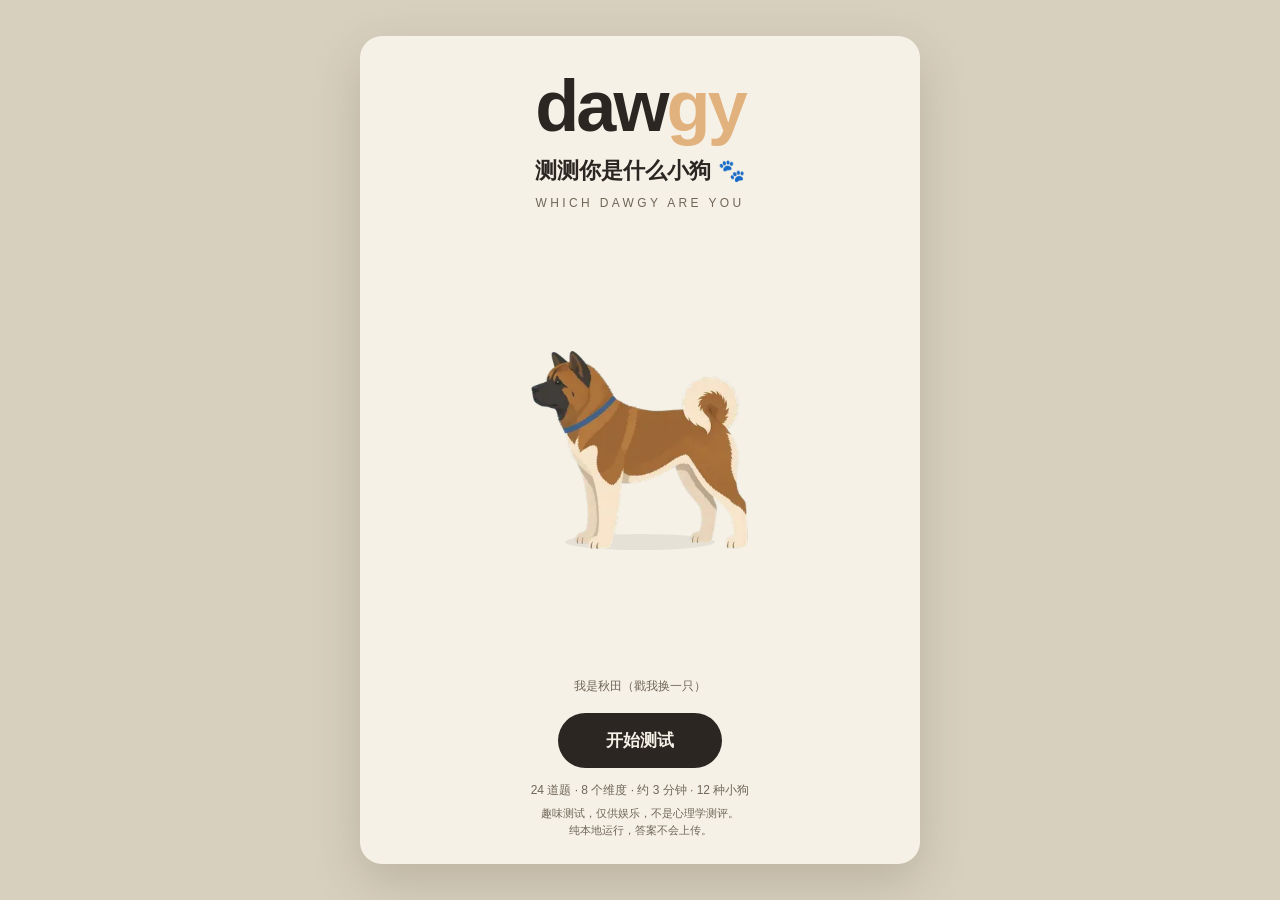
==== index.html @ 79bdea1a "dawgy: 测测你是什么小狗" ====
<!DOCTYPE html>
<html lang="zh-CN">
<head>
<meta charset="UTF-8">
<meta name="viewport" content="width=device-width, initial-scale=1, viewport-fit=cover">
<meta name="theme-color" content="#F6F1E7">
<title>dawgy · 测测你是什么小狗</title>
<meta name="description" content="24 道题、8 个维度，测出你是柴犬、哈士奇还是金毛。纯前端、离线可用。趣味测试，仅供娱乐。">
<meta property="og:type" content="website">
<meta property="og:title" content="dawgy · 测测你是什么小狗">
<meta property="og:description" content="24 道题、8 个维度、12 种小狗。趣味测试，仅供娱乐。">
<style>
:root{
  --page:#F6F1E7; --bg:#FBF8F1; --panel:#EFE8DA; --border:#DDD3C0;
  --ink:#2B2622; --ink2:#5F574A; --ink3:#6F6657;
  --accent:#2B2622; --on:#F6F1E7; --hue:#E8A55B;
  --sat:env(safe-area-inset-top,0px); --sab:env(safe-area-inset-bottom,0px); --sal:env(safe-area-inset-left,0px); --sar:env(safe-area-inset-right,0px);
}
*{margin:0;padding:0;box-sizing:border-box;-webkit-tap-highlight-color:transparent}
html,body{height:100%;overflow:hidden}
body{background:#D8D0BF;color:var(--ink);font-family:-apple-system,BlinkMacSystemFont,"PingFang SC","Hiragino Sans GB","Microsoft YaHei",sans-serif;
  display:flex;align-items:center;justify-content:center;-webkit-font-smoothing:antialiased}
.phone{position:relative;width:100%;height:100vh;height:100dvh;max-width:560px;overflow:hidden;background:var(--page)}
@media(min-width:561px){.phone{height:min(880px,92dvh);border-radius:22px;box-shadow:0 18px 50px rgba(60,45,20,.18)}body{padding:20px}}
#app{position:relative;height:100%}
.screen{position:absolute;top:0;bottom:0;left:var(--sal);right:var(--sar);display:flex;flex-direction:column;opacity:0;visibility:hidden;pointer-events:none;
  transition:opacity .45s ease,transform .45s cubic-bezier(.16,1,.3,1);overflow-y:auto;overflow-x:hidden}
.screen.active{opacity:1;visibility:visible;pointer-events:auto}
.screen:not(.active){transform:translateY(14px)}
/* cover */
#cover{padding:calc(34px + var(--sat)) 26px calc(24px + var(--sab));align-items:center;text-align:center}
.wordmark{font-size:clamp(52px,17vw,72px);font-weight:800;letter-spacing:-.04em;line-height:1}
.wordmark i{font-style:normal;color:var(--hue);transition:color .4s}
.cover-sub{margin-top:14px;font-size:22px;font-weight:600}
.cover-kicker{margin-top:10px;font-size:12px;letter-spacing:.28em;color:var(--ink3)}
.stage{width:230px;height:230px;margin:auto;cursor:pointer;position:relative;flex:0 0 auto}
.stage::before{content:"";position:absolute;left:50%;bottom:6px;width:150px;height:16px;transform:translateX(-50%);border-radius:50%;background:rgba(43,38,34,.08)}
.tapme{font-size:12px;color:var(--ink3);margin-top:6px}
.btn{appearance:none;border:0;cursor:pointer;font-family:inherit;display:inline-flex;align-items:center;justify-content:center;gap:8px;
  font-weight:600;font-size:17px;color:var(--on);background:var(--accent);padding:16px 48px;border-radius:999px;
  transition:transform .18s cubic-bezier(.16,1,.3,1),opacity .2s}
.btn:active{transform:scale(.96)}
.btn.ghost{background:var(--bg);color:var(--ink);border:1px solid var(--border)}
.btn.hue{background:var(--hue);color:#2B2622}
.hint{margin-top:14px;font-size:12px;color:var(--ink3)}
.cover-count{margin-top:6px;font-size:11px;color:var(--ink3)}
/* quiz */
#quiz{padding:calc(16px + var(--sat)) 22px calc(24px + var(--sab))}
.topbar{display:flex;align-items:center;justify-content:space-between;height:40px}
.prev-btn{appearance:none;border:1px solid var(--border);background:var(--bg);color:var(--ink);width:38px;height:38px;border-radius:50%;font-size:17px;cursor:pointer;font-family:inherit}
.prog{font-size:14px;color:var(--ink2);font-variant-numeric:tabular-nums}
.bar{height:6px;background:var(--panel);border-radius:3px;margin:10px 0 0;overflow:hidden;position:relative}
.bar i{display:block;height:100%;width:0;background:var(--hue);border-radius:3px;transition:width .4s cubic-bezier(.16,1,.3,1),background .4s}
.walker{position:relative;height:30px;margin-top:2px}
.q-card{margin-top:14px;padding:6px 2px 0}
.q-label{font-size:12px;letter-spacing:.2em;color:var(--ink3)}
.q-title{margin-top:12px;font-size:22px;line-height:1.5;font-weight:700;min-height:100px}
.opts{display:flex;flex-direction:column;gap:12px;margin-top:10px}
.opt{appearance:none;font-family:inherit;text-align:left;cursor:pointer;display:flex;gap:12px;align-items:flex-start;
  background:var(--bg);border:1.5px solid var(--border);border-radius:16px;padding:16px 16px;font-size:16px;line-height:1.55;color:var(--ink);
  transition:transform .15s,border-color .2s,background .2s;animation:rise .45s both}
.opt:nth-child(2){animation-delay:.05s}.opt:nth-child(3){animation-delay:.1s}
.opt:active{transform:scale(.985)}
.opt .dot{flex:0 0 auto;width:18px;height:18px;border-radius:50%;border:1.5px solid var(--ink3);margin-top:3px;position:relative}
.opt.pick{border-color:var(--ink);background:#fff}
.opt.pick .dot{border-color:var(--ink);background:var(--ink)}
.opt.pick .dot::after{content:"";position:absolute;left:5px;top:2px;width:5px;height:9px;border:solid #fff;border-width:0 2px 2px 0;transform:rotate(45deg)}
/* result */
#result{padding-bottom:calc(30px + var(--sab))}
.res-hero{padding:calc(26px + var(--sat)) 24px 18px;text-align:center;position:relative}
.res-dog{width:220px;height:220px;margin:0 auto}
.res-label{font-size:12px;letter-spacing:.24em;color:var(--ink2);margin-top:4px}
.res-name{font-size:44px;font-weight:800;margin-top:6px;letter-spacing:-.02em}
.res-en{font-size:12px;color:var(--ink3);letter-spacing:.14em;margin-top:2px}
.res-title{font-size:17px;color:var(--ink);font-weight:600;margin-top:10px}
.res-body{padding:0 24px}
.quote{margin-top:14px;padding:16px 18px;border-radius:16px;background:var(--bg);border:1px dashed var(--ink3);font-size:15px;font-weight:600;line-height:1.7;text-align:center}
.res-desc{margin-top:16px;font-size:15px;line-height:1.95;color:#4a423a;text-align:justify;white-space:pre-line}
.tags{display:flex;gap:8px;flex-wrap:wrap;margin-top:16px;justify-content:center}
.tag{font-size:13px;padding:6px 14px;border-radius:999px;background:var(--hue);color:#2B2622;font-weight:600}
.sub-dog{margin-top:14px;font-size:13px;color:var(--ink2);text-align:center}
.sub-dog b{color:var(--ink)}
.chart-box{margin-top:20px;background:var(--bg);border:1px solid var(--border);border-radius:16px;padding:16px 16px 6px}
.chart-title{font-size:13px;font-weight:700;margin-bottom:12px}
.dim{margin-bottom:14px}
.dim-top{display:flex;justify-content:space-between;font-size:12px;color:var(--ink2);margin-bottom:5px}
.dim-top b{color:var(--ink);font-weight:700}
.dim-track{height:8px;background:var(--panel);border-radius:4px;position:relative;overflow:hidden}
.dim-fill{height:100%;width:0;background:var(--hue);border-radius:4px;transition:width .9s cubic-bezier(.16,1,.3,1) .2s}
.warm{margin-top:12px;padding:16px 16px;text-align:center;font-size:14px;line-height:1.9;font-weight:600;color:var(--ink);background:linear-gradient(135deg,rgba(237,185,100,.22),rgba(255,255,255,.5));border-radius:16px;border:1px dashed var(--hue)}
.warm::before{content:"🐾 写给你的话";display:block;font-size:11px;font-weight:500;letter-spacing:.2em;color:var(--ink3);margin-bottom:6px}
.fact{margin-top:12px;font-size:12px;line-height:1.8;color:var(--ink3);padding:12px 14px;border-left:3px solid var(--hue);background:var(--bg);border-radius:0 12px 12px 0}
.actions{display:flex;flex-direction:column;gap:10px;margin:24px 24px 0}
.action-row{display:flex;gap:10px}.action-row .btn{flex:1;padding:15px 10px;font-size:15px}
.share-note{font-size:12px;color:var(--ink3);margin-top:12px;text-align:center}
.friend-banner{display:none;margin:calc(10px + var(--sat)) 24px 0;padding:10px 14px;border-radius:12px;background:var(--panel);font-size:13px;color:var(--ink2);text-align:center}
/* gallery */
#gallery{padding:calc(18px + var(--sat)) 22px calc(24px + var(--sab))}
.g-head{display:flex;align-items:center;gap:12px;margin-bottom:16px}
.g-back{appearance:none;border:1px solid var(--border);background:var(--bg);color:var(--ink);padding:8px 16px;border-radius:999px;cursor:pointer;font-family:inherit;font-size:14px}
.g-title{font-size:18px;font-weight:700}
.g-list{display:grid;grid-template-columns:1fr 1fr;gap:12px}
.g-card{border:1px solid var(--border);background:var(--bg);border-radius:16px;padding:10px 10px 14px;text-align:center;cursor:pointer}
.g-card .art{width:100%;aspect-ratio:1;border-radius:12px;overflow:hidden}
.g-name{font-size:16px;font-weight:700;margin-top:6px}
.g-tag{font-size:11px;color:var(--ink3);margin-top:2px}
/* modal & toast */
.modal{position:absolute;inset:0;background:rgba(30,24,16,.72);display:none;flex-direction:column;align-items:center;justify-content:center;gap:12px;z-index:20;padding:calc(20px + var(--sat)) calc(20px + var(--sar)) calc(20px + var(--sab)) calc(20px + var(--sal))}
.modal.show{display:flex}
.modal img{max-width:100%;max-height:72%;border-radius:12px;box-shadow:0 10px 40px rgba(0,0,0,.4)}
.modal p{color:#eee;font-size:13px}
.modal .row{display:flex;gap:10px}
.modal .btn{padding:12px 26px;font-size:15px}
.toast{position:absolute;left:50%;bottom:calc(40px + var(--sab));transform:translate(-50%,20px);background:rgba(43,38,34,.92);color:#fff;font-size:14px;padding:10px 18px;border-radius:999px;opacity:0;pointer-events:none;transition:.3s;z-index:30;white-space:nowrap}
.toast.show{opacity:1;transform:translate(-50%,0)}

/* ---- dawgy: 图片版 ---- */
.dog-img{display:block;width:100%;height:100%;object-fit:contain;user-select:none;-webkit-user-drag:none;transform-origin:50% 92%;animation:breathe 3.4s ease-in-out infinite}
.stage .dog-img{position:relative}
.stage.pop .dog-img{animation:pop .5s cubic-bezier(.3,1.6,.5,1)}
.res-dog .dog-img{animation:pop .7s cubic-bezier(.3,1.6,.5,1),breathe 3.4s ease-in-out .8s infinite}
.mini .dog-img,.g-card .dog-img,.walker .dog-img{animation:none}
.walker .dog-img{position:absolute;top:0;width:34px;height:30px;transition:left .4s cubic-bezier(.16,1,.3,1);transform:translateX(-50%)}
.g-card .art{display:flex;align-items:center;justify-content:center;padding:8px}
@keyframes breathe{0%,100%{transform:scale(1,1) translateY(0)}50%{transform:scale(1.025,1.045) translateY(-2px)}}
/* 关系卡片 */
.rel-title{margin-top:26px;font-size:15px;font-weight:800}
.rel-sub{font-size:12px;color:var(--ink3);margin-top:2px}
.rel{margin-top:12px;background:var(--bg);border:1px solid var(--border);border-radius:18px;padding:14px 14px 12px}
.rel-head{display:flex;align-items:center;gap:12px;cursor:pointer}
.rel-head .mini{width:62px;height:62px;flex:0 0 auto;background:var(--panel);border-radius:50%;overflow:hidden;padding:4px;display:flex;align-items:center;justify-content:center}
.rel-kind{font-size:12px;color:var(--ink3);letter-spacing:.14em}
.rel-name{font-size:19px;font-weight:800;margin-top:2px}
.rel-name small{font-size:12px;font-weight:500;color:var(--ink3);margin-left:6px}
.rel-p{margin-top:10px;font-size:14px;line-height:1.9;color:#4a423a;text-align:justify}
.rel-f,.rel-s{margin-top:8px;font-size:13px;line-height:1.8;padding:10px 12px;border-radius:12px}
.rel-f{background:var(--panel);color:#4a423a}
.rel-f b,.rel-s b{display:block;font-size:11px;letter-spacing:.14em;margin-bottom:2px;color:var(--ink3);font-weight:600}
.rel-s{background:linear-gradient(135deg,rgba(255,255,255,.7),rgba(255,255,255,.2));border:1px dashed var(--hue);font-weight:600}
.rel.love{border-color:#E9B8B0}
.rel.love .rel-kind{color:#C9736A}
.dim.compact{margin-bottom:11px}

/* ---- 评审修复：a11y / 状态 / 交互 ---- */
[hidden]{display:none!important}
button{font-family:inherit}
:focus-visible{outline:3px solid #2B2622;outline-offset:2px}
[tabindex="-1"]:focus{outline:none}
button.stage{background:none;border:0;padding:0;font:inherit;color:inherit;display:block}
.screen:not(.active) *{animation-play-state:paused!important}
.friend-banner.show{display:flex;flex-wrap:wrap;align-items:center;justify-content:center;gap:6px 10px}
.friend-banner.show+.res-hero{padding-top:26px}
.link-btn{appearance:none;border:0;background:none;color:var(--ink);font:inherit;font-weight:700;text-decoration:underline;cursor:pointer;padding:4px 2px}
.btn.small{padding:10px 20px;font-size:14px}
.cover-last{margin-top:10px}
.cover-count{max-width:300px;line-height:1.6}
.disclaimer{margin-top:14px;font-size:12px;line-height:1.7;color:var(--ink3);text-align:center}
/* 八维：名称 + 通俗解释 + 百分比 */
.dim-head{display:flex;align-items:baseline;gap:8px;margin-bottom:5px}
.dim-head b{font-size:14px;font-weight:700;color:var(--ink);flex:0 0 auto}
.dim-head .dim-x{flex:1;font-size:12px;color:var(--ink2);min-width:0}
.dim-head em{font-style:normal;font-size:13px;font-weight:700;color:var(--ink);flex:0 0 auto}
.dim-ends{display:flex;justify-content:space-between;font-size:11px;color:var(--ink2);margin-top:4px}
/* 图鉴 */
button.g-card{appearance:none;font:inherit;color:inherit;width:100%}
.g-card .g-name,.g-card .g-tag{display:block}
.legend{margin:20px 2px 4px;padding:14px 16px;background:var(--bg);border:1px solid var(--border);border-radius:16px;font-size:13px;line-height:1.9;color:var(--ink2)}
.legend b{display:block;color:var(--ink);margin-bottom:4px;font-size:14px}
.legend span{color:var(--ink);font-weight:700}
/* 关系卡 */
button.rel-head{appearance:none;background:none;border:0;padding:0;width:100%;text-align:left;font:inherit;color:inherit}
.rel-head .rel-txt{display:block}
.rel-head .rel-kind,.rel-head .rel-name{display:block}
.btn.busy{opacity:.55;pointer-events:none}

/* 结果页姿势切换 */
button.res-dog{background:none;border:0;padding:0;font:inherit;color:inherit;display:block;cursor:pointer}
.pose-cap{margin:6px auto 0;max-width:300px;min-height:22px;font-size:14px;font-weight:600;line-height:1.5;color:var(--ink)}
.pose-dots{display:flex;gap:8px;justify-content:center;margin:6px 0 2px}
.pose-dots i{width:7px;height:7px;border-radius:50%;background:var(--ink3);opacity:.35;transition:opacity .2s,transform .2s}
.pose-dots i.on{opacity:1;transform:scale(1.25);background:var(--ink)}
.res-dog.swap .dog-img{animation:pop .45s cubic-bezier(.3,1.6,.5,1)}

@keyframes pop{0%{transform:scale(.6) rotate(-8deg);opacity:0}100%{transform:scale(1) rotate(0);opacity:1}}
@keyframes rise{from{opacity:0;transform:translateY(12px)}to{opacity:1;transform:none}}
@media(prefers-reduced-motion:reduce){*{animation:none!important;transition:none!important}.screen{transition:none}}
</style>
</head>
<body>
<div class="phone">
  <div id="app">
    <section class="screen active" id="cover">
      <div class="wordmark" id="coverTitle" tabindex="-1">daw<i>gy</i></div>
      <p class="cover-sub">测测你是什么小狗 🐾</p>
      <div class="cover-kicker">WHICH DAWGY ARE YOU</div>
      <button type="button" class="stage" id="coverDog" aria-label="换一只狗" title="戳一下换只狗"></button>
      <div class="tapme" id="coverName" aria-live="polite">戳戳它，换只狗</div>
      <div style="height:18px"></div>
      <button type="button" class="btn" id="startBtn">开始测试</button>
      <button type="button" class="btn ghost small cover-last" id="lastBtn" hidden>查看上次结果</button>
      <div class="hint">24 道题 · 8 个维度 · 约 3 分钟 · 12 种小狗</div>
      <div class="cover-count" id="coverCount">趣味测试，仅供娱乐，不是心理学测评。<br>纯本地运行，答案不会上传。</div>
    </section>

    <section class="screen" id="quiz">
      <div class="topbar">
        <button type="button" class="prev-btn" id="prevBtn" aria-label="上一题">←</button>
        <span class="prog" id="progText">1 / 24</span>
        <span class="prog" style="color:var(--ink3)">dawgy</span>
      </div>
      <div class="bar" id="bar" role="progressbar" aria-label="答题进度" aria-valuemin="1" aria-valuemax="24" aria-valuenow="1"><i id="barFill"></i></div>
      <div class="walker" id="walker" aria-hidden="true"></div>
      <div class="q-card">
        <div class="q-label" id="qLabel"></div>
        <div class="q-title" id="qTitle" tabindex="-1"></div>
      </div>
      <div class="opts" id="opts" role="group" aria-labelledby="qTitle"></div>
    </section>

    <section class="screen" id="result">
      <div class="friend-banner" id="friendBanner"><span id="bannerText"></span><button type="button" class="link-btn" id="toMine" hidden>回到我的结果</button></div>
      <div class="res-hero" id="banner">
        <button type="button" class="res-dog" id="resDog" aria-label="换个姿势看看"></button>
        <div class="pose-cap" id="poseCap" aria-live="polite"></div>
        <div class="pose-dots" id="poseDots" aria-hidden="true"></div>
        <div class="res-label" id="resLabel">你的狗狗人格是</div>
        <h1 class="res-name" id="resName" tabindex="-1" style="margin:6px 0 0"></h1>
        <div class="res-en" id="resEn"></div>
        <div class="res-title" id="resTitle"></div>
      </div>
      <div class="res-body">
        <div class="quote" id="resQuote"></div>
        <div class="tags" id="resTags"></div>
        <div class="res-desc" id="resDesc"></div>
        <div class="sub-dog" id="subDog"></div>
        <div class="chart-box">
          <div class="chart-title" id="chartTitle">你的狗狗八维</div>
          <div id="chart"></div>
        </div>
        <div class="rel-title" id="relTitle">你的狗狗关系图</div>
        <div class="rel-sub">点头像可以去看 ta 的结果</div>
        <div id="relBox"></div>
        <div class="fact" id="resFact"></div>
        <div class="warm" id="resWarm"></div>
        <div class="disclaimer">趣味测试，仅供娱乐，非科学 / 心理学测评。<br>百分比只代表你的选项倾向，不是对你的评判。</div>
      </div>
      <div class="actions">
        <div class="action-row">
          <button type="button" class="btn ghost" id="againBtn">再测一次</button>
          <button type="button" class="btn ghost" id="galleryBtn">狗狗图鉴</button>
        </div>
        <div class="action-row">
          <button type="button" class="btn ghost" id="posterBtn">保存海报</button>
          <button type="button" class="btn" id="shareBtn">分享给朋友</button>
        </div>
      </div>
      <div class="share-note" id="shareNote">分享链接会带上你的结果，朋友点开就能看</div>
    </section>

    <section class="screen" id="gallery">
      <div class="g-head"><button type="button" class="g-back" id="galleryBack">← 返回</button><h1 class="g-title" id="galleryTitle" tabindex="-1" style="margin:0">狗狗图鉴 · 12 种</h1></div>
      <div class="g-list" id="galleryList"></div>
      <div class="legend" id="legend"></div>
    </section>

    <div class="modal" id="modal" role="dialog" aria-modal="true" aria-label="结果海报">
      <img id="posterImg" alt="结果海报">
      <p>长按图片保存，或点下载</p>
      <div class="row"><a class="btn hue" id="dlBtn" download="dawgy.png">下载海报</a><button type="button" class="btn ghost" id="closeModal">关闭</button></div>
    </div>
    <div class="toast" id="toast" role="status" aria-live="polite" aria-atomic="true"></div>
  </div>
</div>

<script>
/* 12 只小狗 × 3 个姿势（img/<key>_0/1/2.webp 的 base64 内嵌，保证单文件离线 + 海报可导出） */
const IMG={"husky": ["[data-uri]", "[data-uri]", "[data-uri]"], "shiba": ["[data-uri]", "[data-uri]", "[data-uri]"], "golden": ["[data-uri]", "[data-uri]", "[data-uri]"], "corgi": ["[data-uri]", "[data-uri]", "[data-uri]"], "border": ["[data-uri]", "[data-uri]", "[data-uri]"], "teddy": ["[data-uri]", "[data-uri]", "[data-uri]"], "frenchie": ["[data-uri]", "[data-uri]", "[data-uri]"], "samoyed": ["[data-uri]", "[data-uri]", "[data-uri]"], "pom": ["[data-uri]", "[data-uri]", "[data-uri]"], "lab": ["[data-uri]", "[data-uri]", "[data-uri]"], "akita": ["[data-uri]", "[data-uri]", "[data-uri]"], "gsd": ["[data-uri]", "[data-uri]", "[data-uri]"]};
// 8 个维度，每个维度 3 题，共 24 题；选项数 3 或 4。分值：3 选项 0/1/2，4 选项 0/.7/1.3/2
const DIMS=[
 {k:"E",n:"电量",x:"精力有多旺",lo:"省电模式",hi:"永动机"},
 {k:"S",n:"人缘",x:"爱不爱社交",lo:"认生社恐",hi:"社牛本牛"},
 {k:"B",n:"心眼",x:"精明还是单纯",lo:"憨憨快乐",hi:"脑瓜转不停"},
 {k:"W",n:"主见",x:"自己拿主意还是随大流",lo:"随和听劝",hi:"我行我素"},
 {k:"C",n:"黏人度",x:"离不离得开人",lo:"独立自由",hi:"牛皮糖"},
 {k:"F",n:"吃货度",x:"有多爱吃",lo:"吃饭是任务",hi:"干饭王"},
 {k:"D",n:"戏精度",x:"情绪和表现欲有多强",lo:"低调内敛",hi:"自带舞台"},
 {k:"A",n:"安全感",x:"心里稳不稳",lo:"敏感易焦虑",hi:"稳如泰山"}
];
const QUIZ=[
 {l:"赖床",d:"E",t:"周末早上没有闹钟，你醒来的第一个念头是？",o:[["今天去哪儿浪？脑子里已经排好三个行程",2],["起来遛个弯，吃完早饭再回来躺着",1.3],["刷会儿手机，再眯十分钟……（睡到中午）",.7],["把被子卷成寿司，今天的目标是不出这个被窝",0]]},
 {l:"聚会",d:"S",t:"聚会上来了一堆你不认识的人，你会？",o:[["十分钟后已经加了五个微信，还顺手给人介绍了对象",2],["找一两个看着好说话的聊，聊开了其实挺能说",1.3],["黏着带我来的朋友，ta 去厕所我都想跟着",.7],["缩在角落研究零食，随时准备溜",0]]},
 {l:"出门前",d:"B",t:"出门前，你的准备状态更像？",o:[["查好天气、带了伞和充电宝，连「迷路了怎么办」都有预案",2],["手机钥匙一拿就走，剩下的路上再想",1],["走到楼下才发现没带钥匙，开始给家人打电话求救",0]]},
 {l:"建议",d:"W",t:"朋友给你的建议跟你原本想的不一样，你？",o:[["「谢谢你的建议，但我还是要这么干。」",2],["折中一下：你说的我听，我的也留着",1.3],["认真听完，觉得有道理就改",.7],["「你说得对！」（其实已经决定听你的了）",0]]},
 {l:"黏人",d:"C",t:"最好的朋友/对象说：「我今晚要跟别人出去玩。」你的内心？",o:[["嘴上说好，手机攥在手里，ta 一进门我就扑上去",2],["有点小失落，发一句「早点回来」",1.3],["还行，我也能安排点事，但会问一句几点回",.7],["太好了，我的独处时间到了，别回来太早",0]]},
 {l:"干饭",d:"F",t:"朋友圈有人晒了一桌特别好吃的，你？",o:[["立刻问在哪儿，今晚就去，吃不到我睡不着",2],["点个赞，收藏，有机会再去",1],["哦，看着挺好看，继续划走",0]]},
 {l:"社死",d:"D",t:"在人群里不小心摔了一跤，你的反应？",o:[["顺势演一出，边喊「我的腰」边求围观，周围人笑成一片",2],["边笑边吐槽自己，发朋友圈「今日份社死」",1.3],["赶紧爬起来，微笑，回家再跟一个人小声吐槽",.7],["安静起身，拍拍灰，脸红三天自己消化",0]]},
 {l:"已读不回",d:"A",t:"发出去的消息，半小时没人回，你？",o:[["没回就没回，我该吃吃该睡睡，毫无影响",2],["估计在忙吧，有空 ta 会回的",1.3],["再看两眼，忍不住又发一条「在吗？」",.7],["反复刷新，开始复盘是不是哪句话说错了",0]]},

 {l:"下班",d:"E",t:"忙了一天回到家，你的电量还剩？",o:[["还有 80%，要不要出去夜跑/打球？",2],["30%，够洗澡、点外卖、刷半小时手机",1],["只剩 5%，赶紧去充电，然后躺在沙发上开始融化",0]]},
 {l:"电梯",d:"S",t:"电梯里碰到不太熟的邻居，你？",o:[["主动聊起来，三层楼聊出了他家狗叫什么",2],["点头微笑，认真盯着楼层数字",1],["假装接电话，实在没人打就假装看通知栏",0]]},
 {l:"随便",d:"B",t:"朋友说「吃什么都行，随便」，你的理解是？",o:[["这是送命题：我得根据 ta 最近的状态、口味和天气猜答案",2],["挑一家 ta 之前提过想吃的，大概率不会错",1.3],["那就最近那家吧，反正我饿了",.7],["好的，随便……（点了 ta 最不爱吃的那个）",0]]},
 {l:"拼单",d:"W",t:"一起点外卖、拼单，你的风格？",o:[["我只吃我想吃的，你们随意，不拼也行",2],["说一两样想吃的，也听听大家的",1],["你们定吧，我都行，吃什么都开心",0]]},
 {l:"一个人",d:"C",t:"周末只剩你一个人在家，你的状态？",o:[["总觉得家里少点什么，抱着枕头满屋转，想找人说话",2],["刷剧听歌，晚上 ta 回来再聊聊",1],["太爽了，没人打扰，把想做的事一口气做完",0]]},
 {l:"囤货",d:"F",t:"你的零食柜和冰箱，现状是？",o:[["满满当当，半夜睡不着会去冰箱探险",2],["常备几样，嘴馋了就吃，吃完有点心理负担",1.3],["看心情买，吃不吃都行",.7],["吃饭是任务，吃饱就行，冰箱里常年只有水和调料",0]]},
 {l:"发言",d:"D",t:"开会/聚会被点名发言，你？",o:[["站起来，自带 BGM，顺便讲个段子",2],["正常表达，偶尔来个小玩笑",1],["说两句就坐下，低头等下一个人",0]]},
 {l:"大决定",d:"A",t:"要做一个重要的决定（换工作/搬家），你的内心？",o:[["有点紧张，但我相信自己，选了就不后悔",2],["找两三个人聊聊，聊完心里就有数了",1.3],["反复列优缺点表，列完还是睡不着",.7],["每天换三次主意，担心每一种结局",0]]},

 {l:"旅行",d:"E",t:"出去旅行，你的节奏？",o:[["一天五个景点，步数三万，晚上还想逛夜市",2],["一天两个景点，剩下时间找咖啡馆",1.3],["上午逛逛，下午回酒店午睡",.7],["酒店躺三天，也算到此一游",0]]},
 {l:"新同事",d:"S",t:"新同事/新同学第一天来，你会？",o:[["主动带 ta 吃饭，顺便把整个部门的八卦科普一遍",2],["等 ta 先开口，我再热情回应",1],["点头示意，之后一周保持安全距离",0]]},
 {l:"剧本杀",d:"B",t:"玩桌游/剧本杀，你通常是？",o:[["默默推理全场，最后一秒翻盘",2],["跟着大家瞎蒙，气氛最重要",1],["规则还没看完就出局了，但我笑得最大声",0]]},
 {l:"劝告",d:"W",t:"家人/朋友说「早点睡」「少吃点」，你？",o:[["「嗯嗯知道了。」（并不会改）",2],["愧疚三分钟，然后继续",1.3],["认真执行三天，第四天复发",.7],["立刻照做，还要给 ta 打卡汇报",0]]},
 {l:"相处",d:"C",t:"你最舒服的相处模式是？",o:[["天天见面，一起窝着发呆也行，最好别分开",2],["每天都联系，周末见一面",1.3],["各忙各的，想起来再约，感情不用天天证明",.7],["给我留足个人空间，一周一见刚刚好",0]]},
 {l:"排队",d:"F",t:"想吃的餐厅要排队一小时，你？",o:[["排！好吃的值得等，我已经在研究菜单了",2],["排半小时就算了，换一家",1],["不排，随便吃点就行，吃哪有时间重要",0]]},
 {l:"朋友圈",d:"D",t:"你的朋友圈/社交账号，风格是？",o:[["三天一条长文案，配图精修，表情包齐飞",2],["偶尔发，一发就是搞笑内容",1.3],["主要点赞转发，自己很少发",.7],["三天可见，或者干脆没发过",0]]},
 {l:"被批评",d:"A",t:"被领导/朋友当众批评了一句，你？",o:[["听着，有道理的改，没道理的左耳进右耳出",2],["表面没事，回家复盘到凌晨",1],["难过很久，反复想自己是不是真的不行",0]]}
];

/* ============ 小狗数据：p = 8 维原型坐标 (E,S,B,W,C,F,D,A) ∈ [0,1] ============ */
const DOGS={
 husky:{n:"哈士奇",en:"Siberian Husky",t:"拆家战神 · 脑子经常离家出走",c:"#8FA0B5",p:[0.89, 0.67, 0.2, 0.83, 0.2, 0.55, 0.87, 0.55],
  q:"「我不是不听话，我是真的没听懂。」",
  d:"你的电量永远满格，人缘永远满分，脑回路嘛……不知道飘哪儿去了。别人约你出门，你比谁都积极；出门以后在哪儿走丢的，你自己也说不清。\n你从不记仇、不内耗，看着傻乐傻乐，其实只是把所有烦恼都留在了被你拆掉的沙发里。朋友们嘴上嫌你闹，局里没你却总觉得少点什么。",
  tags:["精力过剩","戏精本精","乐天派"],
  fact:"真实狗设：哈士奇是雪橇犬，天生能量爆表，AKC 评分里对陌生人友好度也是满分，所以它是“撒手没”“拆家”和“见谁都想交朋友”的合体。精力没处放，沙发就会遭殃。",
  w:"愿你永远有人把你从“走丢”里领回家，也永远有力气撒欢。你的快乐，是这个世界发的免费福利。",
  line:"我是拆家战神哈士奇，脑子离家出走那种",
  poses:["站得笔直，眼神清澈，其实什么都没在想","坐好了，在等你说“出发”（其实已经在盘算拆沙发）","拆家之后：这不是我干的，是风"]},

 shiba:{n:"柴犬",en:"Shiba Inu",t:"傲娇本娇 · 叫不动但也叫不走",c:"#E8A55B",p:[0.32, 0.07, 0.78, 1, 0.1, 0.55, 0.34, 0.5],
  q:"「不是我不想动，是我今天不想动。」",
  d:"你有自己的节奏，别人催你，你只会把脸偏过去，用一个微妙的表情回应。你的社交很挑人，熟了以后话痨、护短、对你好但嘴上绝不承认。\n你不爱解释，也不爱迎合，一句“随便你”背后其实写满了“你最好懂我”。懂你的人都知道：你的傲娇是一种很贵的温柔。",
  tags:["傲娇","有主见","外冷内热"],
  fact:"真实狗设：AKC 里柴犬对家人很亲，但对陌生人和其他狗没那么友好，独立、警觉。网友的“屁股一坐不走”“表情包”大多是它的骄傲。",
  w:"别担心，懂你的人早就学会了等你。你不用变热情，慢慢来，爱你的人会一直在原地。",
  line:"我是傲娇的柴犬，别催，我自己会去",
  poses:["站得端正：本柴今天心情还行","趴下了，别叫，叫了也不去","傲娇上线：谁惹我了？本柴现在很生气"]},

 golden:{n:"金毛",en:"Golden Retriever",t:"人间小太阳 · 情绪价值供应商",c:"#EDB964",p:[0.42, 0.87, 0.25, 0.22, 0.85, 0.44, 0.5, 0.8],
  q:"「你开心吗？不开心我陪你，开心我更开心！」",
  d:"你对谁都好，对谁都有耐心，朋友的烦心事第一个想到你。你是群里的气氛组，也是深夜接电话的那个人。\n你很会照顾别人，唯一的缺点是——太会了，以至于有时忘了照顾自己。你需要一个会反过来摸摸你头的人。记得：你也可以偶尔不当太阳，当一朵云。",
  tags:["暖男暖女","高情商","治愈系"],
  fact:"真实狗设：金毛在 AKC 的亲人、好相处、好训练、好玩都接近满分，也是智商榜前列的“友善学霸”，是导盲犬、治疗犬的常客。",
  w:"今天换你被摸摸头：你不用时刻发光，累了就躺下，我们帮你把太阳挂着。",
  line:"我是金毛，人间小太阳，随时提供情绪价值",
  poses:["尾巴自动开机：你来啦！","乖乖坐好，笑一个，烦恼就都飞走啦","叼着球等你：扔嘛扔嘛，我能接一整天"]},

 corgi:{n:"柯基",en:"Pembroke Welsh Corgi",t:"腿短心大 · 社交悍匪",c:"#EDA04F",p:[0.86, 0.9, 0.22, 0.63, 0.25, 0.85, 0.57, 0.55],
  q:"「腿短怎么了？我到得比你快！」",
  d:"你是那种出现在哪儿，哪儿就自动热闹起来的人：约局永远有你，聊天永远接得住，谁家的事你都能凑上去帮一把。\n你的行动力惊人，就是偶尔有点小固执——认定的路线，十头牛拉不回来。别人看你是小短腿，你看自己是小马达。放心，没人敢说你的屁股是桃子……除了每个人。",
  tags:["小马达","自来熟","蜜桃臀"],
  fact:"真实狗设：柯基原本是牧牛犬，AKC 提到它会把家人当“牛群”一样赶着走，精力足、聪明、爱学习，是个小身材大本事的牧羊人。",
  w:"腿短怎么了，你一路蹦跶过的地方，都留下了笑声。继续当小马达，也别忘了偶尔坐下来喘口气。",
  line:"我是柯基，腿短但约局永远有我",
  poses:["小短腿站稳了，屁股圆圆","坐成一块面包，很稳","小短腿全速前进，屁股摇摇摇"]},

 border:{n:"边牧",en:"Border Collie",t:"焦虑天才 · 想太多做太多",c:"#6D7A99",p:[0.89, 0.33, 1, 0.55, 0.38, 0.16, 0.45, 0.12],
  q:"「这个问题我已经想了三个版本的答案了。」",
  d:"你是别人口中的“靠谱”，但没人知道你的脑子从早到晚在后台跑了多少个进程。你观察细节、预判风险、提前安排，别人还在问“怎么办”，你已经把备选方案做好了。\n你的问题是——停不下来。休息对你来说是一种任务，没有任务就会焦虑。偶尔，也让自己当一回不用思考的普通狗吧。",
  tags:["高智商","完美主义","卷王"],
  fact:"真实狗设：AKC 的聪明狗排行里边牧稳坐第一。它们精力和智商都极高，不给它找事做，它就会自己给自己找事——比如管你。",
  w:"今天的你已经很棒了。没有想好的事，就先放一放——世界不会因为你睡一觉就散架。",
  line:"我是边牧，焦虑天才，已经想好三个方案了",
  poses:["站姿标准：已经在扫描全场了","坐好听令：下一步呢？下一步呢？","压低身子盯着：本能觉醒（顺手开始放羊）"]},

 teddy:{n:"泰迪",en:"Poodle",t:"戏精小机灵 · 讨喜又爱叫",c:"#C99A68",p:[0.69, 0.61, 0.97, 0.2, 0.87, 0.33, 0.94, 0.11],
  q:"「你们都别吵，听我说一句——我再说一句。」",
  d:"你是个小机灵鬼，反应快、嘴巧、会来事，知道什么场合该撒娇、什么场合该扮乖。你特别会察言观色，也特别会让别人觉得“被需要”。\n你爱热闹，也爱表达，一旦有话想说，没人拦得住。你的魅力就是这种“有点吵但是真可爱”的劲儿，建议继续保持，尽量别在电梯里。",
  tags:["小聪明","爱表达","高人气"],
  fact:"真实狗设：泰迪其实不是品种名，是贵宾犬（Poodle）的造型。AKC 对贵宾的评价是聪明、爱玩、好训练，毛发不爱掉但要常打理。",
  w:"你的小聪明和小热闹，是别人生活里的小彩蛋。放心说话，被你逗笑的人比你想的多得多。",
  line:"我是泰迪，小机灵鬼，嘴巧又会来事",
  poses:["卷毛站定：小机灵鬼上线","举起小爪：带我一个嘛，我超乖的","我超凶的，真的……（被自己萌到）"]},

 frenchie:{n:"法斗",en:"French Bulldog",t:"躺平大师 · 丑萌丑萌的",c:"#D9B48C",p:[0, 0.49, 0.07, 0.63, 0.82, 0.82, 0.32, 0.78],
  q:"「别问，问就是在充电，从下午充到明天。」",
  d:"你的人生信条是：能躺着绝不坐着，能坐着绝不站着。你不争不抢，不卷不燃，表情永远平静，像是看透了世界。\n但你并不冷漠——你只是节能。你喜欢舒服的关系，不需要太多话，但一起窝着的人你都会默默记在心里。别人叫你“咸鱼”，你说：“这叫低功耗运行。”",
  tags:["躺平","佛系","省电模式"],
  fact:"真实狗设：法斗是近年 AKC 人气榜的常客，运动量不高、很适合“没时间遛”的城市人，但鼻子短，天热和剧烈运动要多留意。",
  w:"躺平不丢人，节能是一种本事。愿你永远有舒服的沙发、热乎的饭，和愿意陪你窝着的人。",
  line:"我是法斗，躺平大师，低功耗运行中",
  poses:["站着是站着，但魂已经躺平了","趴成一张饼：低功耗运行中","肚皮朝天：困，要睡，勿扰，谢谢"]},

 samoyed:{n:"萨摩耶",en:"Samoyed",t:"微笑天使 · 笑起来全世界都软了",c:"#CFC8B8",p:[0.35, 0.85, 0.2, 0.45, 0.78, 0.2, 0.25, 0.78],
  q:"「你看，我笑了，是不是就不生气了？」",
  d:"你的招牌就是笑容，天生一张“没有恶意”的脸。你好说话、好相处，对谁都真诚，亲和力是你最强的武器。\n你有一点点天然呆、一点点软萌，总被朋友当成“小朋友”照顾。其实你心里清楚得很，只是不想让大家都那么累。你的存在本身，就是一种让人想变好的力量。",
  tags:["治愈","软萌","自带滤镜"],
  fact:"真实狗设：萨摩耶的“微笑”来自上翘的嘴角，在 AKC 里属于亲人、爱玩、对陌生人也友好的类型。雪白大毛也意味着：掉毛和梳毛是长期任务。",
  w:"你笑起来的样子，比任何滤镜都治愈。愿你的快乐也被好好接住，永远被温柔以待。",
  line:"我是萨摩耶，微笑天使，笑一笑就都过去了",
  poses:["一身白云，走到哪儿亮到哪儿","趴下，变成一团棉花糖","笑一个：笑得全世界都软了"]},

 pom:{n:"博美",en:"Pomeranian",t:"尖叫小公主 · 存在感靠分贝",c:"#E88B45",p:[0.73, 0.21, 0.51, 0.82, 0.67, 0.26, 0.97, 0.09],
  q:"「我小，但我的声音可不小！」",
  d:"你体型不大，气场两米八。对熟人黏糊糊，对不熟的人先叫两声再说。你情绪浓度很高，开心就蹦蹦跳，不开心就炸毛。\n你有很强的边界感和很强的表达欲，最怕被人忽视，最爱被人夸“小可爱”。放心，你值得。就是下次跟邻居打招呼，可以小声点。",
  tags:["戏多","自带音响","小暴脾气"],
  fact:"真实狗设：博美是个小体型的大性格，AKC 里属于玩心重、爱叫、对家人很亲的类型。别看它小，警戒心可是一级。",
  w:"嗓门大没关系，你只是想被看见。愿你被世界听到的时候，听到的都是“你好可爱”。",
  line:"我是博美，小个子大嗓门，存在感拉满",
  poses:["蓬蓬站好：存在感拉满","坐成一颗毛球，但气场两米八","炸毛警告：我虽然小，但我很凶！"]},

 lab:{n:"拉布拉多",en:"Labrador Retriever",t:"快乐吃货 · 憨憨带劲",c:"#B58360",p:[0.75, 0.78, 0.15, 0.13, 0.55, 0.98, 0.4, 0.78],
  q:"「开饭了吗？没开饭也可以先开心一下！」",
  d:"你是一个没有坏心眼的人，对世界充满好奇，对人充满善意，对吃的充满热爱。别人焦虑你开心，别人沉思你已经冲出去了。\n你的快乐很有感染力，朋友们跟你在一起就会变傻乐。小缺点是容易冲动消费、容易吃撑，还经常把“等一下”当成“冲”。别担心，这个世界需要你的憨。",
  tags:["快乐","吃货","没心没肺"],
  fact:"真实狗设：拉布拉多是 AKC 人气榜长期霸榜的家庭犬，友善、爱玩、好训练，也是导盲犬常客。贪吃和精力旺盛是它的“人设”，需要管好体重。",
  w:"愿你饭碗永远是满的，球永远扔得出去，快乐永远不用理由。你开心，我们就跟着开心。",
  line:"我是拉布拉多，快乐吃货，永远傻乐",
  poses:["站着等开饭，眼睛已经在找碗了","坐好等饭：乖，但是饿","nom nom nom，开饭开饭！"]},

 akita:{n:"秋田",en:"Akita",t:"沉默忠犬 · 一个人认一辈子",c:"#E2B27E",p:[0.25, 0.12, 0.52, 0.8, 0.49, 0.36, 0.15, 0.85],
  q:"「我话不多，但我会一直在。」",
  d:"你对人不太热络，但一旦认定了谁，就是一辈子。你不爱表达，所有的爱都藏在行动里：默默接你下班、默默替你挡事、默默记得你的喜好。\n你的朋友不多，但每一个都是“过命”的。你很稳、很静、有原则，偶尔倔得像座山。八公等了一辈子，你也一样——只是你等得更体面。",
  tags:["忠诚","稳重","慢热"],
  fact:"真实狗设：AKC 里秋田对家人忠诚、看家护院能力是满分，但对陌生人和其他狗很戒备，需要早期社会化训练。“忠犬八公”就是秋田犬。",
  w:"你不说，但我们都知道。愿你这份沉甸甸的忠诚，也被同样认真的人好好对待。",
  line:"我是秋田，沉默忠犬，认定了就一辈子",
  poses:["沉稳站定：不说话，但都记着","趴着守着，你不回来我不动","八公式等待：认定了你，我就等"]},

 gsd:{n:"德牧",en:"German Shepherd",t:"靠谱本谱 · 一个眼神镇全场",c:"#CF9A56",p:[0.6, 0.05, 0.9, 0.13, 0.37, 0.21, 0.18, 0.85],
  q:"「别慌，有我在。」",
  d:"你是那种“有你在就安心”的人。冷静、专注、做事有分寸，说一不二，但不会乱说话。你不是不爱热闹，只是习惯先观察再行动。\n别人遇到事第一个想到的就是你，所以你很少有机会“崩溃”。偶尔，你也可以被别人保护。放心，那种被护着的感觉，比想象中舒服。",
  tags:["靠谱","沉稳","责任感"],
  fact:"真实狗设：德牧是 AKC 里的“全能工作犬”——聪明、好训练、保护欲强，常担任警犬、搜救犬、导盲犬，对家人深情，对陌生人则冷静观察。",
  w:"你总是那个被依靠的人。今天，也请你靠一靠别人——被保护一次，也是一种勇敢。",
  line:"我是德牧，靠谱本谱，一个眼神镇全场",
  poses:["站姿笔挺：别慌，我在","坐得板正，一个眼神镇全场","抬爪示意：别慌，我先把场子镇住"]}
};

// 每只狗的三段关系：friend 最佳狗友 / lover 最佳情侣 / foe 欢喜冤家。
// p = 为什么合拍 + 怎么相处；f = 小情景；s = 对你说的一句甜话
const REL={
husky:{
 friend:{k:"lab",p:"你们是「快乐永动机双人组」：一个负责撒欢，一个负责更撒欢。都没什么心眼，都爱热闹，吃喝玩乐的频率完全同步，谁也不会嫌谁吵。你们的友谊就靠一个信条：开心就完了。",f:"说好「只在楼下转一圈」，结果回家时一个浑身是泥，一个手里多了三串烤肠，中间发生了什么，两个人谁也想不起来。",s:"“下次还一起疯，你去哪儿我去哪儿。”"},
 lover:{k:"border",p:"你负责快乐，边牧负责靠谱。ta 会默默替你记着钥匙、日程和「你刚才想说啥来着」，你则负责让 ta 那颗永远在转的脑子偶尔停机。一个脑子太满、一个脑子太空，刚好互补，在一起既不无聊也不翻车。",f:"约会时你追一只鸽子追丢了，ta 已经用手机定位规划出三条找你的路线，并且在路口等你，手里还拿着你落下的围巾。",s:"“你只管往前跑，我会一直站在你回头能看见的地方。”"},
 foe:{k:"akita",p:"你一进门就开嗓，秋田一个眼神就让你收声。你想拉 ta 出去玩，ta 想一个人坐在窗边安安静静。你觉得 ta 冷淡，ta 觉得你吵得耳朵疼，是标准的「一个想闹一个想静」。",f:"你兴冲冲拉 ta 去聚会，ta 全程坐在角落；你社交满分回头一看，ta 已经站在门口，手里拿着你的外套。",s:"“其实……你吵的时候，我心里是有点羡慕的。”"}},
shiba:{
 friend:{k:"akita",p:"两个都是外冷内热的闷骚型，不需要天天聊天，一个眼神就知道对方今天心情如何。你们都不爱解释，也都不爱被打扰，在一起的时候反而最舒服：各玩各的，又都知道对方在。",f:"两人并排坐在长椅上一小时，一句话没说，路过的人以为在冷战，其实是友谊的最高境界。",s:"“你不说话的时候，我也懂你在想什么。”"},
 lover:{k:"golden",p:"傲娇最怕的是被追着问，金毛最擅长的是不追问，只是一直在旁边把你照顾好。ta 的情绪价值给得足，你的傲娇在 ta 面前不用硬撑；你一句「随便」，ta 会听成「我想要这个」，然后默默买好。",f:"你嘴上说「我不饿」，ta 拎着你爱吃的那家，说「我正好多买了一份」，你冷着脸吃完，耳朵尖是红的。",s:"“你嘴硬也没关系，我会读你的耳朵。”"},
 foe:{k:"teddy",p:"你要安静，泰迪要热闹；你要自己做主，泰迪要你听 ta 说完三分钟。ta 的小聪明在你看来有点「过」，你的不理不睬在 ta 看来是挑战，一来一往就是一出相爱相杀的喜剧。",f:"泰迪在群里连发 20 条语音，你回了一个「。」，对方立刻开启「你是不是不爱我了」的长篇大论。",s:"“你这个人，嘴硬得让我又气又想笑。”"}},
golden:{
 friend:{k:"husky",p:"你的耐心和哈士奇的疯劲是绝配：ta 负责惹事，你负责收拾；ta 负责快乐，你负责让 ta 的快乐被大家接受。有你在，ta 的离谱都变成了「可爱」，有 ta 在，你也终于被允许不那么「懂事」。",f:"ta 把朋友的沙发拆了，你默默去买了个新的，还写了张道歉卡，署名「我们」，ta 在旁边骄傲地摇尾巴。",s:"“有你在，我连做错事都不怕，因为你一定会接住我。”"},
 lover:{k:"gsd",p:"你的世界里全是别人，德牧的世界里终于有了你。ta 沉稳、靠谱、不乱说话，但会在你被所有人依赖到累的时候，一把把你拉到身后。你教 ta 笑，ta 教你偶尔说「不」，是互相兜底的那种爱情。",f:"你在聚会上给所有人调解矛盾、倒水、递纸巾，回头发现 ta 已经站在你身后，手里拿着你的外套和一杯你爱喝的热饮。",s:"“今天换我来当你的太阳，你只管歇着。”"},
 foe:{k:"pom",p:"你想一碗水端平，博美要你只看 ta 一个。你对谁都友好，ta 觉得被冷落；ta 一炸毛你就想去哄，却发现越哄越炸。你们的矛盾不是不爱，是 ta 要的偏爱，你给得太「大众」。",f:"你同时回复三个朋友的消息，博美在旁边翻了个白眼：“你的温柔是公共服务吗？”你愣了三秒，笑出了声。",s:"“你吃醋的样子，我记在心里了。”"}},
corgi:{
 friend:{k:"samoyed",p:"一个是小马达，一个是微笑天使：你出主意，ta 负责笑着说「好呀」。你的行动力配上 ta 的亲和力，走到哪儿都是氛围组，一起出现就能让全场的人心情变好。",f:"你们去陌生的聚会，十分钟后全场都在围观「小短腿和大白团」，主办方问你们是不是请来的气氛组。",s:"“有你在，我的每一步都走得特别开心。”"},
 lover:{k:"frenchie",p:"你是天生的约局达人，法斗是天生的沙发生物。你拉 ta 出门，ta 带着你「慢下来」；你给 ta 的生活加点盐，ta 给你的生活加点糖。你们吵不起来，因为 ta 懒得吵，你则很快就忘了。",f:"你兴奋地说「周末我们去爬山」，法斗眯着眼说「去，但先把爬山改成缆车」，最后两人在山脚下吃了一天烧烤。",s:"“你拉我出门，我陪你回家，咱俩谁也不亏。”"},
 foe:{k:"gsd",p:"你爱撒欢、爱绕路，德牧爱计划、爱准时。你觉得 ta 严肃无趣，ta 觉得你一刻不停像个陀螺。要是你俩一起做事，就会变成「你负责乱，ta 负责收」，直到有一方先忍不住笑场。",f:"德牧为聚会准备了分好工的清单，你看完说「好的」，十分钟后你已经带着一帮陌生人在隔壁桌拼桌。",s:"“说实话，你带我乱走的那条路，是我今年最开心的。”"}},
border:{
 friend:{k:"gsd",p:"你们是「靠谱双子星」：思路清晰、计划周全、说到做到。一起做项目效率爆表，一起吐槽世界也是认真而有逻辑的。你们友谊的基础是尊重——彼此都不浪费对方的时间。",f:"两人约好 9 点碰面，8:55 双双到场，互相点点头，同时说「你也太准时了」，然后开始分头做事。",s:"“跟你在一起，我可以放心把后背交给你。”"},
 lover:{k:"husky",p:"你是焦虑天才，哈士奇是快乐天才。ta 会把你从「还没想好第四个备选方案」里拽出来，拉你去吹风、淋雨、吃烧烤；你则是 ta 脱缰时唯一能拽住的那根绳。你们在一起，你学会放松，ta 学会动脑。",f:"你正在规划周末行程，ta 突然拽着你出了门：“别想了，先出去再说！”结果撞上一场大雨，你们笑着浑身湿透地回了家。",s:"“跟你在一起，我终于学会了什么叫『先开心再说』。”"},
 foe:{k:"frenchie",p:"你一刻不停，法斗一动不动。你觉得 ta 躺平是浪费，ta 觉得你卷得让人窒息。你要给 ta 做规划，ta 要给你一个枕头。你们之间的小情景都是「你在转，ta 在睡」。",f:"你给法斗做了一份《周末提升计划》，ta 睁开一只眼看了看，说：“好的，先把它放枕头底下，等我睡醒再看。”",s:"“被你强行叫停的那一刻，我居然觉得挺舒服。”"}},
teddy:{
 friend:{k:"pom",p:"两个爱表达的小戏精凑一起，每天都是一台连续剧：你负责编剧，ta 负责配音。你们对世界的反应都很快，都爱热闹、爱被关注，一起出门，路人都想问是不是在拍综艺。",f:"你们在咖啡店各点了一杯饮料，却吵了十分钟「谁更会表达」，邻桌笑到忘了自己的咖啡。",s:"“只有你，会懂我每一个小心思。”"},
 lover:{k:"lab",p:"你的小心思再多，在拉布拉多面前都藏不住，ta 也不用你藏。你爱撒娇、爱被捧，ta 没心眼、爱喂饭，是最好的「情绪接收器」；你的聪明负责规划，ta 的憨厚负责执行，吃得开心又走得稳。",f:"你绞尽脑汁在餐厅点单，ta 一句「都来一份吧」，结果你们点了一桌，你说「又吃撑了」，ta 笑着递给你下一块蛋糕。",s:"“你不用演，我最喜欢你不用演的样子。”"},
 foe:{k:"shiba",p:"你想吸引 ta 的注意，ta 用一个白眼回敬你。你的撒娇和花招，在柴犬面前几乎全无效；越没效你越想试，ta 就越想躲。这是「戏精碰上不吃这一套」的经典名局。",f:"你发了条精心编辑的朋友圈，柴犬在下面评论：“嗯。”你立刻回了十七条，ta 回：“嗯。”",s:"“你能让我认真起来的，只有你。”"}},
frenchie:{
 friend:{k:"shiba",p:"一个躺平，一个傲娇，两个都不爱被催。你们友谊的核心是「别打扰」，约饭也只约离家近的那家。有话就说，没话也不尴尬，是那种能一起发呆四个小时的朋友。",f:"约了「下午三点出门」，三点半 ta 发来「再等等」，你回「我也是」，结果一起点了外卖，在各自家里视频吃饭。",s:"“不用说话，你在就很好。”"},
 lover:{k:"corgi",p:"你需要一个人拉你出门，柯基需要一个人让 ta 慢下来。ta 的热闹把你从沙发里挖出来，你的松弛感让 ta 学会了坐下喘口气。你们谁也不强迫谁，每次出门都有惊喜，每次回家都有沙发。",f:"柯基拉着你去夜市「只逛十分钟」，你们在烧烤摊坐到凌晨，你一边吃一边说「我再也不信你的十分钟」，第二天又去了。",s:"“你一开口我就愿意出门，你一回头我就想回家。”"},
 foe:{k:"border",p:"边牧天生看不惯「浪费时间」，你天生看不惯「没必要的努力」。你们互相觉得对方不可理喻，却又在 ta 出手帮你整理人生之后，默默记下了一笔。",f:"边牧给你列了一份五页的成长计划，你拿去垫了咖啡杯，还很有礼貌地说：“这份计划，很有支撑力。”",s:"“你烦我的时候，我心里竟然有点感动。”"}},
samoyed:{
 friend:{k:"corgi",p:"你是微笑，ta 是马达，一个带来好心情，一个带来好行程。你们都对世界友好，都爱热闹，有你俩的饭局，从来不会冷场。ta 敢冲，你敢笑，一起走遍小区的每一个角落。",f:"你们一起去宠物公园，十分钟后所有人都在围观，一个喊「柯基好萌」，一个喊「萨摩耶好白」，你们笑到蹲在地上。",s:"“我们一起去哪儿都行，只要你笑着。”"},
 lover:{k:"akita",p:"你是春天，秋田是一座山。ta 话不多，却是认定你就是一辈子；你笑起来，ta 那张严肃的脸会不自觉软一下。你给 ta 暖，ta 给你稳，一个负责融化，一个负责站在你身后。",f:"你笑着跟 ta 说「你能不能笑一个」，ta 憋了三秒，嘴角往上抬了一毫米，你立刻把这一毫米发朋友圈：“今日份奇迹”。",s:"“你一笑，我这座山就想化成水。”"},
 foe:{k:"gsd",p:"你笑着想把气氛带热，德牧一个眼神就让你收了笑。你觉得 ta 太严肃，ta 觉得你不够认真。其实两人谁也没错——只是你的柔软和 ta 的原则，碰在一起会擦出火花。",f:"开会时你想活跃一下气氛，抛了个段子，德牧淡定地看着你：“说完了吗？”你笑着点头：“说完了。”然后整场会议没人敢笑。",s:"“你严肃的时候，我反而想多靠近你一点。”"}},
pom:{
 friend:{k:"teddy",p:"两个爱表达的小可爱，一见面就开始「谁更会撒娇」大赛。你们都需要被关注，也都愿意把关注给对方，所以你们不会比较，只会互相鼓掌。有你们在，朋友圈永远不缺热度。",f:"两人同时对着镜头摆造型，十分钟后发现谁也没拍到谁，笑倒在地上，照片里全是后脑勺。",s:"“你是我见过最会闹也最会爱的人。”"},
 lover:{k:"samoyed",p:"你的炸毛、你的小脾气，在萨摩耶面前全是「好可爱」。ta 好脾气、好说话，还特别会哄；你想撒娇就撒娇，想炸毛就炸毛，ta 笑着接下来，从不说你吵。你被稳稳托住，才终于学会收一收爪子。",f:"你因为「ta 把你的零食吃了」气得炸毛，ta 笑着递上一整盒新零食，说：“你生气的样子好可爱，再多气一会儿。”",s:"“你尽管炸毛，我就是你的避风港。”"},
 foe:{k:"frenchie",p:"你要被关注，法斗要被放过。你炸毛，ta 眯眼；你尖叫，ta 打哈欠。你觉得 ta 冷血，ta 觉得你像个小喇叭。你们的互动是：你一直在表演，而观众已经睡着了。",f:"你对着法斗绘声绘色讲了半小时八卦，ta 睁开一只眼，说：“嗯，然后呢？”你气到把八卦又讲了一遍。",s:"“你睡着的样子，让我有点不忍心吵醒你。”"}},
lab:{
 friend:{k:"golden",p:"同样阳光、同样善良、同样没什么坏心眼。你们是「温暖双人组」：金毛负责照顾人，你负责逗人开心，一起出现就像在放烟花。你们没有隔夜仇，吵过架第二天一起吃饭就全忘了。",f:"你们说好「只吃一块蛋糕」，结果两人分别「只一块」了五次，最后一起趴在沙发上，笑着说「明天减肥」。",s:"“你快乐我就快乐，咱俩这快乐，是传染的。”"},
 lover:{k:"teddy",p:"你不会拐弯抹角，泰迪会撒娇会来事；你开心就大笑，ta 开心就花式表达。ta 的小聪明正好补上你的粗线条，你的憨厚给 ta 一份踏实的安全感。吃饭时 ta 点单你付钱，你俩的账本永远是甜的。",f:"ta 精心准备了一个惊喜，一共四步，你全程被惊喜到，最后一步忘了，你已经把蛋糕吃完了，ta 笑着抱住你：“算了，开心就好。”",s:"“你的好，就是我没有任何心眼的那种好。”"},
 foe:{k:"gsd",p:"你爱玩爱吃爱撒欢，德牧爱计划爱纪律爱沉默。你想「先吃了再说」，ta 想「先开会再说」。你觉得 ta 管得宽，ta 觉得你像没有刹车的车，彼此最想对方改的，恰恰是对方最可爱的地方。",f:"ta 一本正经地说：“现在是减脂期。”你一边点头一边把一块炸鸡塞进了嘴里，ta 沉默了三秒，也拿了一块。",s:"“偷偷告诉你，我也想吃那块炸鸡。”"}},
akita:{
 friend:{k:"shiba",p:"一个沉默忠犬，一个傲娇闷骚，你们之间的友谊不用多说。你们都不爱客套，都认「自己人」，也都对外界保持警觉。认定的朋友，一次就是一辈子，而且你们对「一辈子」的理解高度一致。",f:"别人问你俩「是不是吵架了」，你们同时说「没有」，然后继续沉默地坐在同一张椅子上看夕阳。",s:"“你在，我就安心了。”"},
 lover:{k:"samoyed",p:"你不爱说话，萨摩耶的笑就是你的语言翻译机。ta 看得懂你「嗯」背后的七种含义，也乐意用温柔把你冰封的边角一点点化开。你给 ta 稳稳的安全感，ta 给你的是你不会开口要的那一份热。",f:"你想表达「我爱你」，憋了半天说：“你，今天，有吃饭吗？”ta 笑得满脸是泪：“有，我也爱你。”",s:"“我话少，但我的一生都是你的。”"},
 foe:{k:"husky",p:"你要安静，哈士奇要全世界都陪 ta 吵。你觉得 ta 没分寸，ta 觉得你像座冰山。ta 的热情进不了你的城门，你的冷淡也挡不住 ta 一次次冲上来。吵着吵着，你们反而成了彼此最难忽略的存在。",f:"ta 凌晨三点来敲你家门，说「出来玩」，你开门，看了 ta 十秒，说：“回去。”ta 一脸无辜：“好的！”然后五分钟后又来敲门。",s:"“你烦人，但你要是不来，我反而睡不着。”"}},
gsd:{
 friend:{k:"border",p:"一个靠谱，一个更靠谱。你们交流起来不用客套，一句话就知道对方要什么。你们都习惯扛事，也都习惯不说，所以彼此见面时那句「最近怎么样」背后，都是「我在」。",f:"两人同时到场，同时拿出笔记本，同时说「我整理了一份」，然后发现两份完全一样，笑着碰了碰杯。",s:"“有你在，我才敢偶尔放松一下。”"},
 lover:{k:"golden",p:"你习惯了做那个被依靠的人，金毛是少数会反过来问你「累不累」的人。ta 的暖和耐心，会把你那层冷静的壳一点点焐热。你给 ta 安全感，ta 给你情绪价值，你们的感情，是「靠谱」和「温柔」的对撞。",f:"你加班到十点，ta 提着饭盒等在公司楼下，说：“我没别的事，就是想看你吃完。”你一脸严肃地吃完，眼眶红了。",s:"“你负责保护世界，我负责保护你。”"},
 foe:{k:"pom",p:"你说话少而准，博美说话多而响。你要行动，ta 要被关注；你觉得 ta 小题大做，ta 觉得你没有感情。事实上你们都在用自己的方式在乎对方，只是一个用沉默，一个用音量。",f:"博美为一点小事大声抱怨了五分钟，你只回了一句：“我来处理。”十分钟后，事情解决了，ta 的气也消了。",s:"“你吵的时候，我其实在听。”"}}
};

/* ============ dawgy 逻辑 ============ */
const KEYS=Object.keys(DOGS);
const NDIM=DIMS.length;
const $=s=>document.querySelector(s);
const screens={cover:$("#cover"),quiz:$("#quiz"),result:$("#result"),gallery:$("#gallery")};
const NQ=QUIZ.length;
const LS_LAST="dawgy:last",LS_PROG="dawgy:prog";

/* ---------- 存储（隐私模式/禁用存储时静默失败） ---------- */
const store={
  get(k){try{return localStorage.getItem(k);}catch(e){return null;}},
  set(k,v){try{localStorage.setItem(k,v);}catch(e){}},
  del(k){try{localStorage.removeItem(k);}catch(e){}}
};
const hex2=x=>Math.round(Math.max(0,Math.min(1,x))*255).toString(16).padStart(2,"0");
const packVec=v=>v.map(hex2).join("");
const unpackVec=h=>/^[0-9a-f]{16}$/.test(h||"")?h.match(/../g).map(x=>parseInt(x,16)/255):null;

/* ---------- 状态 ---------- */
let idx=0,answers=[],order=[],mine=null;      // mine = {k,v,s} 我自己的结果（持久化）
let view=null;                                // 当前结果页：{k,v,s,mode:"mine"|"dog"|"share"}
let advTimer=null,first=true;
let modalOpen=false,lastFocus=null,posterUrl=null,posterBusy=false;

function loadMine(){
  const raw=store.get(LS_LAST);if(!raw)return null;
  try{const o=JSON.parse(raw);if(o&&DOGS[o.k])return{k:o.k,v:Array.isArray(o.v)&&o.v.length===NDIM?o.v:null,s:DOGS[o.s]?o.s:null};}catch(e){}
  return DOGS[raw]?{k:raw,v:null,s:null}:null;      // 兼容旧版只存了 key 的情况
}
function saveMine(){store.set(LS_LAST,JSON.stringify(mine));}
function saveProg(){store.set(LS_PROG,JSON.stringify({a:answers,o:order}));}
function loadProg(){
  try{const o=JSON.parse(store.get(LS_PROG)||"null");
    if(o&&Array.isArray(o.a)&&Array.isArray(o.o)&&o.o.length===NQ&&o.o.every((p,i)=>Array.isArray(p)&&p.length===QUIZ[i].o.length)){answers=o.a.slice(0,NQ);order=o.o;return true;}}catch(e){}
  return false;
}
function shuffled(n){const a=[...Array(n).keys()];for(let i=n-1;i>0;i--){const j=Math.floor(Math.random()*(i+1));[a[i],a[j]]=[a[j],a[i]];}return a;}
function newOrder(){return QUIZ.map(q=>shuffled(q.o.length));}   // 每题选项顺序随机，避免“总选第一个/最后一个”造成位置偏差

/* ---------- 图片：base64 只解码一次，之后全部用 blob URL ---------- */
const SRC={},NP=3;   // 每只狗 3 个姿势：0 站 · 1 坐/趴 · 2 小情景
KEYS.forEach(k=>{
  SRC[k]=IMG[k].map(u=>{
    try{const bin=atob(u.split(",")[1]),a=new Uint8Array(bin.length);for(let i=0;i<bin.length;i++)a[i]=bin.charCodeAt(i);return URL.createObjectURL(new Blob([a],{type:"image/webp"}));}
    catch(e){return u;}
  });
});
const dogImg=(k,cls,alt,p)=>`<img class="dog-img ${cls||""}" src="${SRC[k][p||0]}" alt="${alt||""}" draggable="false">`;

/* ---------- 小工具 ---------- */
function setHue(c){document.documentElement.style.setProperty("--hue",c);}
function hexA(h,a){const n=parseInt(h.slice(1),16);return `rgba(${n>>16},${n>>8&255},${n&255},${a})`;}
function toast(m){const t=$("#toast");t.textContent=m;t.classList.add("show");clearTimeout(toast._t);toast._t=setTimeout(()=>t.classList.remove("show"),2200);}
function show(n,focusEl){
  Object.entries(screens).forEach(([k,s])=>s.classList.toggle("active",k===n));
  screens[n].scrollTop=0;
  if(!first&&focusEl)focusEl.focus({preventScroll:true});   // 切屏后把焦点交给标题，读屏用户知道换页了
}

/* ---------- 路由（hash + history，支持浏览器/手势返回） ---------- */
// ""=封面  #q3=第3题  #me=我的结果  #d=shiba=图鉴里看某只狗  #r=shiba&v=<16位hex>=朋友分享  #gallery=图鉴
function go(h){if(location.hash.slice(1)===h)route();else location.hash=h;}
function route(){
  clearTimeout(advTimer);
  if(modalOpen)closeModal(true);
  const h=location.hash.slice(1);let m;
  if((m=h.match(/^q(\d+)$/))){
    if(!order.length&&!loadProg()){order=newOrder();answers=[];}
    let n=Math.max(0,Math.min(+m[1]-1,NQ-1));
    let firstOpen=0;while(firstOpen<NQ&&answers[firstOpen]!=null)firstOpen++;
    if(n>firstOpen)n=Math.min(firstOpen,NQ-1);      // 不能跳过没答的题
    idx=n;show("quiz",$("#qTitle"));renderQ();
  }else if(h==="me"){
    mine=mine||loadMine();
    if(mine)showResult({...mine,mode:"mine"});else{show("cover",$("#coverTitle"));renderCover();}
  }else if((m=h.match(/^r=([a-z]+)(?:&v=([0-9a-f]{16}))?$/))&&DOGS[m[1]]){
    const v=unpackVec(m[2]);let s=null;
    if(v){const r=rank(v);if(r[0][0]===m[1])s=r[1][0];}
    showResult({k:m[1],v,s,mode:"share"});
  }else if((m=h.match(/^d=([a-z]+)$/))&&DOGS[m[1]]){
    showResult({k:m[1],v:null,s:null,mode:"dog"});
  }else if(h==="gallery"){
    show("gallery",$("#galleryTitle"));
  }else{
    document.title="dawgy · 测测你是什么小狗";
    renderCover();show("cover",$("#coverTitle"));
  }
  first=false;
}
window.addEventListener("hashchange",route);

/* ---------- 封面 ---------- */
let coverIdx=Math.floor(Math.random()*KEYS.length),coverPose=Math.floor(Math.random()*NP);
function renderCover(){
  const k=KEYS[coverIdx];$("#coverDog").innerHTML=dogImg(k,"","",coverPose);
  $("#coverName").textContent="我是"+DOGS[k].n+"（戳我换一只）";setHue(DOGS[k].c);
  $("#lastBtn").hidden=!(mine||(mine=loadMine()));
}
$("#coverDog").onclick=()=>{
  coverIdx=(coverIdx+1)%KEYS.length;coverPose=(coverPose+1)%NP;renderCover();
  const s=$("#coverDog");s.classList.remove("pop");void s.offsetWidth;s.classList.add("pop");
  s.addEventListener("animationend",()=>s.classList.remove("pop"),{once:true});
};
$("#startBtn").onclick=start;
$("#lastBtn").onclick=()=>go("me");
function start(){answers=[];order=newOrder();saveProg();go("q1");}

/* ---------- 答题 ---------- */
function renderQ(){
  const q=QUIZ[idx];
  $("#progText").textContent=`${idx+1} / ${NQ}`;
  $("#barFill").style.width=`${((idx+1)/NQ)*100}%`;
  $("#bar").setAttribute("aria-valuenow",idx+1);
  // 小狗走路：复用同一个元素，left 的过渡才有动画
  let w=$("#walker img");if(!w){$("#walker").innerHTML=`<img class="dog-img" alt="" draggable="false">`;w=$("#walker img");}
  w.src=SRC[KEYS[idx%KEYS.length]][(idx*2+1)%NP];w.style.left=`${((idx+1)/NQ)*100}%`;
  $("#qLabel").textContent=`${String(idx+1).padStart(2,"0")} · ${q.l}`;
  $("#qTitle").textContent=q.t;
  $("#prevBtn").style.visibility=idx===0?"hidden":"visible";
  const box=$("#opts");box.innerHTML="";
  let locked=false;
  order[idx].forEach((oi,pos)=>{
    const b=document.createElement("button");b.type="button";b.className="opt";b.dataset.i=oi;
    b.style.animationDelay=(pos*.05)+"s";
    b.innerHTML=`<span class="dot" aria-hidden="true"></span><span></span>`;b.lastChild.textContent=q.o[oi][0];
    const picked=answers[idx]===oi;if(picked)b.classList.add("pick");
    b.setAttribute("aria-pressed",picked?"true":"false");
    b.onclick=()=>{
      if(locked)return;locked=true;
      box.querySelectorAll(".opt").forEach(o=>{o.classList.remove("pick");o.setAttribute("aria-pressed","false");});
      b.classList.add("pick");b.setAttribute("aria-pressed","true");
      answers[idx]=oi;saveProg();
      clearTimeout(advTimer);
      advTimer=setTimeout(()=>{idx+1<NQ?go("q"+(idx+2)):finish();},260);
    };
    box.appendChild(b);
  });
}
$("#prevBtn").onclick=()=>{clearTimeout(advTimer);if(idx>0)go("q"+idx);};

// 计分：每维 3 题，每题 0~2 分 → 0~1；再以 0.5 为中心拉伸，让极端性格更容易出现；最后取欧氏距离最近的小狗
const STRETCH=1.6;
function scoreVec(ans){
  const sum={},cnt={};DIMS.forEach(d=>{sum[d.k]=0;cnt[d.k]=0;});
  QUIZ.forEach((q,i)=>{if(ans[i]==null)return;sum[q.d]+=q.o[ans[i]][1];cnt[q.d]+=2;});
  return DIMS.map(d=>{const x=cnt[d.k]?sum[d.k]/cnt[d.k]:.5;return Math.max(0,Math.min(1,.5+(x-.5)*STRETCH));});
}
const scoreAll=()=>scoreVec(answers);
function rank(v){
  return KEYS.map(k=>{const p=DOGS[k].p;let d=0;for(let i=0;i<NDIM;i++)d+=(p[i]-v[i])**2;return[k,Math.sqrt(d)];}).sort((a,b)=>a[1]-b[1]);
}


function finish(){
  const v=scoreAll(),r=rank(v);
  mine={k:r[0][0],v,s:r[1][0]};saveMine();store.del(LS_PROG);
  go("me");
}

/* ---------- 关系卡 ---------- */
function relCard(kind,cls,r){
  const o=DOGS[r.k];
  return `<div class="rel ${cls}"><button type="button" class="rel-head" data-k="${r.k}" aria-label="看看${o.n}的结果"><span class="mini">${dogImg(r.k,"","",1)}</span>
    <span class="rel-txt"><span class="rel-kind">${kind}</span><span class="rel-name">${o.n}<small>${o.t.split(" · ")[0]}</small></span></span></button>
    <div class="rel-p"></div><div class="rel-f"><b>🎬 小情景</b><span></span></div><div class="rel-s"><b>💬 ta 想对你说</b><span></span></div></div>`;
}

/* ---------- 结果页主图：3 个姿势，点一下换（默认先看小情景） ---------- */
let heroPose=2;
function setHero(p,anim){
  const key=view.k,b=DOGS[key];heroPose=p;view.pose=p;
  $("#resDog").innerHTML=dogImg(key,"",b.n+"："+b.poses[p],p);
  $("#poseCap").textContent=b.poses[p];
  $("#poseDots").innerHTML=[0,1,2].map(i=>`<i class="${i===p?"on":""}"></i>`).join("");
  if(anim){const s=$("#resDog");s.classList.remove("swap");void s.offsetWidth;s.classList.add("swap");}
}
$("#resDog").onclick=()=>{if(view)setHero((heroPose+1)%NP,true);};

/* ---------- 结果页（三种模式：我的 / 图鉴里的狗 / 朋友分享） ---------- */
function showResult(vw){
  view=vw;const key=vw.k,b=DOGS[key],mode=vw.mode;
  setHue(b.c);
  document.title=`${b.n} · dawgy`;
  $("#banner").style.background=`linear-gradient(180deg,${hexA(b.c,.32)},${hexA(b.c,.08)} 70%,transparent)`;
  setHero(2,false);
  $("#resLabel").textContent=mode==="mine"?"你的狗狗人格是":mode==="share"?"ta 的狗狗人格是":"这只小狗是";
  $("#resName").textContent=b.n;$("#resEn").textContent=b.en.toUpperCase();
  $("#resTitle").textContent=b.t;
  $("#resQuote").textContent=b.q;
  $("#resDesc").textContent=b.d;
  $("#resTags").innerHTML=b.tags.map(t=>`<span class="tag">${t}</span>`).join("");
  $("#subDog").innerHTML=vw.s?`${mode==="mine"?"你":"ta"}身上还带点 <b>${DOGS[vw.s].n}</b> 的影子`:"";
  const vv=vw.v||b.p;
  $("#chartTitle").textContent=mode==="mine"?"你的狗狗八维":vw.v?"ta 的狗狗八维":"这只狗的典型八维";
  $("#relTitle").textContent=mode==="mine"?"你的狗狗关系图":"这只狗的关系图";
  $("#chart").innerHTML=DIMS.map((d,i)=>{const pct=Math.round(vv[i]*100);
    return `<div class="dim compact"><div class="dim-head"><b>${d.n}</b><span class="dim-x">${d.x}</span><em>${pct}%</em></div><div class="dim-track"><div class="dim-fill" data-w="${pct}"></div></div><div class="dim-ends"><span>${d.lo}</span><span>${d.hi}</span></div></div>`;}).join("");
  const R=REL[key];
  $("#relBox").innerHTML=relCard("🐾 最佳狗友","",R.friend)+relCard("💕 最佳情侣","love",R.lover)+relCard("⚡ 欢喜冤家","",R.foe);
  [R.friend,R.lover,R.foe].forEach((r,i)=>{const el=$("#relBox").children[i];
    el.querySelector(".rel-p").textContent=r.p;el.querySelector(".rel-f span").textContent=r.f;el.querySelector(".rel-s span").textContent=r.s;
    el.querySelector(".rel-head").onclick=()=>go("d="+r.k);});
  $("#resFact").textContent=b.fact;$("#resWarm").textContent=b.w;
  // 顶部提示条：只在“别人的 / 图鉴里的”狗上出现，并给一个回到我的结果的入口
  const hasMine=!!(mine||(mine=loadMine()));
  const fb=$("#friendBanner");
  fb.classList.toggle("show",mode!=="mine");
  $("#bannerText").textContent=mode==="share"?"这是朋友分享的结果～":hasMine?"你正在看图鉴里的小狗。":"你正在逛图鉴～想知道自己是哪只？点最下面「测测我是什么狗」。";
  $("#toMine").hidden=!(mode!=="mine"&&hasMine);
  $("#againBtn").textContent=mode==="mine"?"再测一次":mode==="share"?"我也测一测":"测测我是什么狗";
  $("#shareNote").textContent=/^https?:/.test(location.protocol)
    ?(mode==="mine"?"分享链接会带上你的结果，朋友点开就能看":"")
    :"当前是本地文件，没有分享链接；可以用「保存海报」发给朋友";
  show("result",$("#resName"));
  requestAnimationFrame(()=>requestAnimationFrame(()=>document.querySelectorAll(".dim-fill").forEach(e=>e.style.width=e.dataset.w+"%")));
}
$("#toMine").onclick=()=>go("me");
$("#againBtn").onclick=start;

/* ---------- 图鉴 ---------- */
$("#galleryList").innerHTML=KEYS.map(k=>`<button type="button" class="g-card" data-k="${k}" aria-label="${DOGS[k].n}，${DOGS[k].t.split(" · ")[0]}"><span class="art" style="background:${hexA(DOGS[k].c,.18)}">${dogImg(k)}</span><span class="g-name">${DOGS[k].n}</span><span class="g-tag">${DOGS[k].t.split(" · ")[0]}</span></button>`).join("");
$("#legend").innerHTML="<b>八个维度分别是什么</b>"+DIMS.map(d=>`<div><span>${d.n}</span>：${d.x}</div>`).join("");
$("#galleryBtn").onclick=()=>go("gallery");
$("#galleryList").onclick=e=>{const c=e.target.closest(".g-card");if(c)go("d="+c.dataset.k);};
$("#galleryBack").onclick=()=>go(view?(view.mode==="mine"?"me":"d="+view.k):mine?"me":"");

/* ---------- 分享 ---------- */
function shareText(){
  const b=DOGS[view.k];
  return view.mode==="mine"?`我测出来是「${b.n}·${b.t.split(" · ")[0]}」！${b.line}。你是什么小狗？来测测～`
    :`「${b.n}·${b.t.split(" · ")[0]}」——${b.line}。你是什么小狗？来测测～`;
}
function shareUrl(){const u=location.href.split("#")[0];return u+"#r="+view.k+(view.mode==="mine"&&view.v?"&v="+packVec(view.v):"");}
async function copyText(t){
  try{if(navigator.clipboard&&navigator.clipboard.writeText){await navigator.clipboard.writeText(t);return true;}}catch(e){}
  try{ // iOS 老版本：需要 contentEditable + setSelectionRange
    const ta=document.createElement("textarea");ta.value=t;ta.readOnly=false;ta.contentEditable="true";
    ta.style.cssText="position:fixed;left:-9999px;top:0;opacity:0;font-size:16px";document.body.appendChild(ta);
    ta.focus();ta.select();ta.setSelectionRange(0,t.length);const ok=document.execCommand("copy");document.body.removeChild(ta);return ok;
  }catch(e){return false;}
}
$("#shareBtn").onclick=async()=>{
  const text=shareText(),http=/^https?:/.test(location.protocol),url=shareUrl();
  if(navigator.share){try{await navigator.share(http?{title:"dawgy · 测测你是什么小狗",text,url}:{title:"dawgy · 测测你是什么小狗",text});return;}catch(e){if(e&&e.name==="AbortError")return;}}
  const ok=await copyText(http?text+" "+url:text);
  toast(ok?(http?"已复制，去微信/小红书粘贴吧":"已复制文案（本地文件没有链接，可用「保存海报」）"):"复制失败，请手动截图分享");
};

/* ---------- 海报（canvas 绘制，离线可用；只画内嵌插画（当前姿势），避免跨域污染画布） ---------- */
const FONT='-apple-system,PingFang SC,Microsoft YaHei,sans-serif';
function wrapText(ctx,text,x,y,maxW,lh,maxLines){
  const lines=[];let line="";
  for(const ch of [...text]){if(ctx.measureText(line+ch).width>maxW&&line){lines.push(line);line=ch;}else line+=ch;}
  if(line)lines.push(line);
  const out=lines.slice(0,maxLines);
  if(lines.length>maxLines){let l=out[maxLines-1];while(l&&ctx.measureText(l+"…").width>maxW)l=l.slice(0,-1);out[maxLines-1]=l+"…";}
  out.forEach((l,i)=>ctx.fillText(l,x,y+i*lh));return out.length*lh;
}
function rr(ctx,x,y,w,h,r){r=Math.min(r,w/2,h/2);ctx.beginPath();ctx.moveTo(x+r,y);ctx.arcTo(x+w,y,x+w,y+h,r);ctx.arcTo(x+w,y+h,x,y+h,r);ctx.arcTo(x,y+h,x,y,r);ctx.arcTo(x,y,x+w,y,r);ctx.closePath();}
function makePoster(key,vec,pose){
  return new Promise(res=>{
    const b=DOGS[key],W=750,H=1460,cv=document.createElement("canvas");cv.width=W;cv.height=H;const c=cv.getContext("2d");
    const v=vec||(view&&view.k===key&&view.v)||b.p;
    c.fillStyle="#F6F1E7";c.fillRect(0,0,W,H);
    const g=c.createLinearGradient(0,0,0,640);g.addColorStop(0,hexA(b.c,.55));g.addColorStop(1,hexA(b.c,0));c.fillStyle=g;c.fillRect(0,0,W,640);
    c.fillStyle="#2B2622";c.textAlign="center";
    c.font=`800 44px ${FONT}`;c.fillText("dawgy",W/2,90);
    c.font=`24px ${FONT}`;c.fillStyle="#5F574A";c.fillText("测测你是什么小狗",W/2,128);
    const img=new Image();
    img.onload=()=>{
      const s=Math.min(440/img.width,420/img.height);const w=img.width*s,h=img.height*s;
      c.fillStyle="rgba(43,38,34,.08)";c.beginPath();c.ellipse(W/2,150+420-6,150,14,0,0,7);c.fill();
      c.drawImage(img,W/2-w/2,150+420-h,w,h);
      c.fillStyle="#2B2622";c.font=`800 88px ${FONT}`;c.fillText(b.n,W/2,670);
      c.fillStyle="#6F6657";c.font=`22px ${FONT}`;c.fillText(b.en.toUpperCase(),W/2,708);
      c.fillStyle="#2B2622";c.font=`600 30px ${FONT}`;c.fillText(b.t,W/2,764);
      c.fillStyle="#FBF8F1";rr(c,60,796,630,116,24);c.fill();c.strokeStyle="#A59B8A";c.setLineDash([8,8]);c.lineWidth=2;c.stroke();c.setLineDash([]);
      c.fillStyle="#2B2622";c.font=`600 28px ${FONT}`;wrapText(c,b.q,W/2,846,560,42,2);
      c.font=`600 26px ${FONT}`;
      const ws=b.tags.map(t=>c.measureText(t).width+44),tot=ws.reduce((a,x)=>a+x,0)+16*(b.tags.length-1);let x=(W-tot)/2;
      b.tags.forEach((t,i)=>{c.fillStyle=b.c;rr(c,x,940,ws[i],52,26);c.fill();c.fillStyle="#2B2622";c.fillText(t,x+ws[i]/2,975);x+=ws[i]+16;});
      // 八维小条：名称 + 一句通俗解释 + 条 + 百分比
      c.textAlign="left";
      DIMS.forEach((d,i)=>{const col=i%2,row=Math.floor(i/2),bx=60+col*340,by=1042+row*66;
        c.fillStyle="#2B2622";c.font=`600 22px ${FONT}`;c.fillText(d.n,bx,by+8);
        c.fillStyle="#E4DCCB";rr(c,bx+104,by-8,170,14,7);c.fill();
        const fw=170*v[i];if(fw>=1){c.fillStyle=b.c;rr(c,bx+104,by-8,fw,14,7);c.fill();}
        c.fillStyle="#2B2622";c.font=`600 20px ${FONT}`;c.fillText(Math.round(v[i]*100)+"%",bx+284,by+7);
        c.fillStyle="#5F574A";c.font=`15px ${FONT}`;
        let t=d.x;while(t.length>1&&c.measureText(t).width>300)t=t.slice(0,-1);c.fillText(t,bx,by+34);});
      c.textAlign="center";
      c.fillStyle="#5F574A";c.font=`24px ${FONT}`;
      const R=REL[key];
      c.fillText("狗友："+DOGS[R.friend.k].n+"　情侣："+DOGS[R.lover.k].n+"　冤家："+DOGS[R.foe.k].n,W/2,1352);
      c.fillStyle="#6F6657";c.font=`20px ${FONT}`;c.fillText("趣味测试 · 仅供娱乐，百分比代表选项倾向",W/2,1394);
      c.font=`22px ${FONT}`;c.fillText("你是什么小狗？来测测 · dawgy",W/2,1430);
      res(cv);
    };
    img.onerror=()=>res(null);
    img.src=IMG[key][pose==null?((view&&view.k===key&&view.pose!=null)?view.pose:2):pose];     // 海报用 data URI，保证 file:// 下画布不被污染
  });
}
const blobOf=cv=>new Promise(r=>{try{cv.toBlob(b=>r(b),"image/png");}catch(e){r(null);}});
$("#posterBtn").onclick=async()=>{
  if(posterBusy||!view)return;posterBusy=true;
  const btn=$("#posterBtn");btn.setAttribute("aria-disabled","true");btn.classList.add("busy");toast("海报生成中…");
  try{
    const cv=await makePoster(view.k,view.v,view.pose);
    if(!cv){toast("海报生成失败，请截图保存");return;}
    let url=null;const bl=await blobOf(cv);
    if(bl)url=URL.createObjectURL(bl);else{try{url=cv.toDataURL("image/png");}catch(e){}}
    if(!url){toast("海报生成失败，请截图保存");return;}
    if(posterUrl&&posterUrl.startsWith("blob:"))URL.revokeObjectURL(posterUrl);
    posterUrl=url;
    $("#posterImg").src=url;$("#posterImg").alt=`${DOGS[view.k].n} 结果海报`;$("#dlBtn").href=url;$("#dlBtn").download="dawgy-"+view.k+".png";
    openModal();
  }finally{posterBusy=false;btn.removeAttribute("aria-disabled");btn.classList.remove("busy");}
};
function openModal(){
  lastFocus=document.activeElement;modalOpen=true;
  Object.values(screens).forEach(s=>{s.inert=true;});
  $("#modal").classList.add("show");$("#closeModal").focus();
}
function closeModal(noFocus){
  if(!modalOpen)return;modalOpen=false;
  $("#modal").classList.remove("show");
  Object.values(screens).forEach(s=>{s.inert=false;});
  if(!noFocus&&lastFocus&&lastFocus.focus)lastFocus.focus({preventScroll:true});
}
$("#closeModal").onclick=()=>closeModal();
$("#modal").onclick=e=>{if(e.target.id==="modal")closeModal();};
document.addEventListener("keydown",e=>{
  if(!modalOpen)return;
  if(e.key==="Escape"){e.preventDefault();closeModal();}
  else if(e.key==="Tab"){ // 焦点只在弹窗内的两个控件间循环
    const f=[$("#dlBtn"),$("#closeModal")],i=f.indexOf(document.activeElement);
    e.preventDefault();f[(i+(e.shiftKey?-1:1)+f.length)%f.length].focus();
  }
});

/* ---------- 入口 ---------- */
mine=loadMine();
route();
// 测试钩子
window.__dawgy={DOGS,QUIZ,DIMS,REL,KEYS,IMG,rank,scoreVec,STRETCH,makePoster,go,state:()=>({idx,answers:answers.slice(),order,mine,view})};

</script>
</body>
</html>
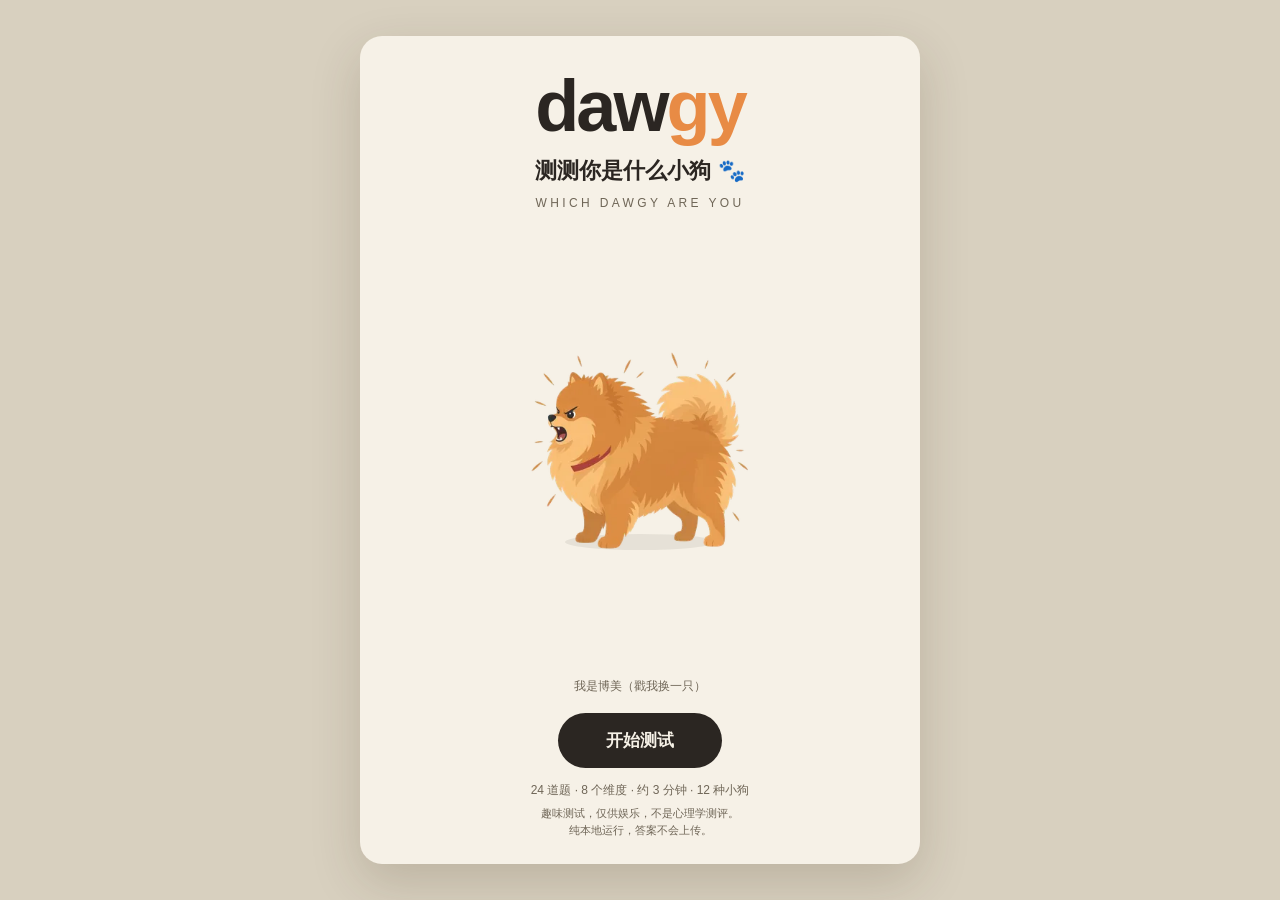
==== commit 45b67c2f: "Remove 小情景; add 人设标签 per breed; every question now has 4 options" ====
--- a/index.html
+++ b/index.html
@@ -133,9 +133,8 @@
 .rel-name{font-size:19px;font-weight:800;margin-top:2px}
 .rel-name small{font-size:12px;font-weight:500;color:var(--ink3);margin-left:6px}
 .rel-p{margin-top:10px;font-size:14px;line-height:1.9;color:#4a423a;text-align:justify}
-.rel-f,.rel-s{margin-top:8px;font-size:13px;line-height:1.8;padding:10px 12px;border-radius:12px}
-.rel-f{background:var(--panel);color:#4a423a}
-.rel-f b,.rel-s b{display:block;font-size:11px;letter-spacing:.14em;margin-bottom:2px;color:var(--ink3);font-weight:600}
+.rel-s{margin-top:8px;font-size:13px;line-height:1.8;padding:10px 12px;border-radius:12px}
+.rel-s b{display:block;font-size:11px;letter-spacing:.14em;margin-bottom:2px;color:var(--ink3);font-weight:600}
 .rel-s{background:linear-gradient(135deg,rgba(255,255,255,.7),rgba(255,255,255,.2));border:1px dashed var(--hue);font-weight:600}
 .rel.love{border-color:#E9B8B0}
 .rel.love .rel-kind{color:#C9736A}
@@ -181,6 +180,13 @@
 .pose-dots i.on{opacity:1;transform:scale(1.25);background:var(--ink)}
 .res-dog.swap .dog-img{animation:pop .45s cubic-bezier(.3,1.6,.5,1)}
 
+.meme-box{margin:14px 0 4px;padding:14px 14px 10px;border-radius:16px;background:var(--panel);text-align:left}
+.meme-title{font-size:15px;font-weight:700;margin-bottom:6px;color:var(--ink)}
+.meme{padding:8px 0;border-top:1px dashed rgba(0,0,0,.12);font-size:13px;line-height:1.75;color:#4a423a}
+.meme:first-child{border-top:0}
+.meme b{display:block;font-size:14px;color:var(--ink)}
+.meme-note{margin-top:6px;font-size:11px;color:var(--ink3)}
+
 @keyframes pop{0%{transform:scale(.6) rotate(-8deg);opacity:0}100%{transform:scale(1) rotate(0);opacity:1}}
 @keyframes rise{from{opacity:0;transform:translateY(12px)}to{opacity:1;transform:none}}
 @media(prefers-reduced-motion:reduce){*{animation:none!important;transition:none!important}.screen{transition:none}}
@@ -241,6 +247,7 @@
         <div class="rel-sub">点头像可以去看 ta 的结果</div>
         <div id="relBox"></div>
         <div class="fact" id="resFact"></div>
+        <div class="meme-box"><div class="meme-title">🏷️ 你的人设标签</div><div id="memeList"></div><div class="meme-note">人设标签来自近两年抖音等平台流行的网络用语，仅作趣味文字整理，不搬运任何视频。</div></div>
         <div class="warm" id="resWarm"></div>
         <div class="disclaimer">趣味测试，仅供娱乐，非科学 / 心理学测评。<br>百分比只代表你的选项倾向，不是对你的评判。</div>
       </div>
@@ -275,7 +282,7 @@
 <script>
 /* 12 只小狗 × 3 个姿势（img/<key>_0/1/2.webp 的 base64 内嵌，保证单文件离线 + 海报可导出） */
 const IMG={"husky": ["[data-uri]", "[data-uri]", "[data-uri]"], "shiba": ["[data-uri]", "[data-uri]", "[data-uri]"], "golden": ["[data-uri]", "[data-uri]", "[data-uri]"], "corgi": ["[data-uri]", "[data-uri]", "[data-uri]"], "border": ["[data-uri]", "[data-uri]", "[data-uri]"], "teddy": ["[data-uri]", "[data-uri]", "[data-uri]"], "frenchie": ["[data-uri]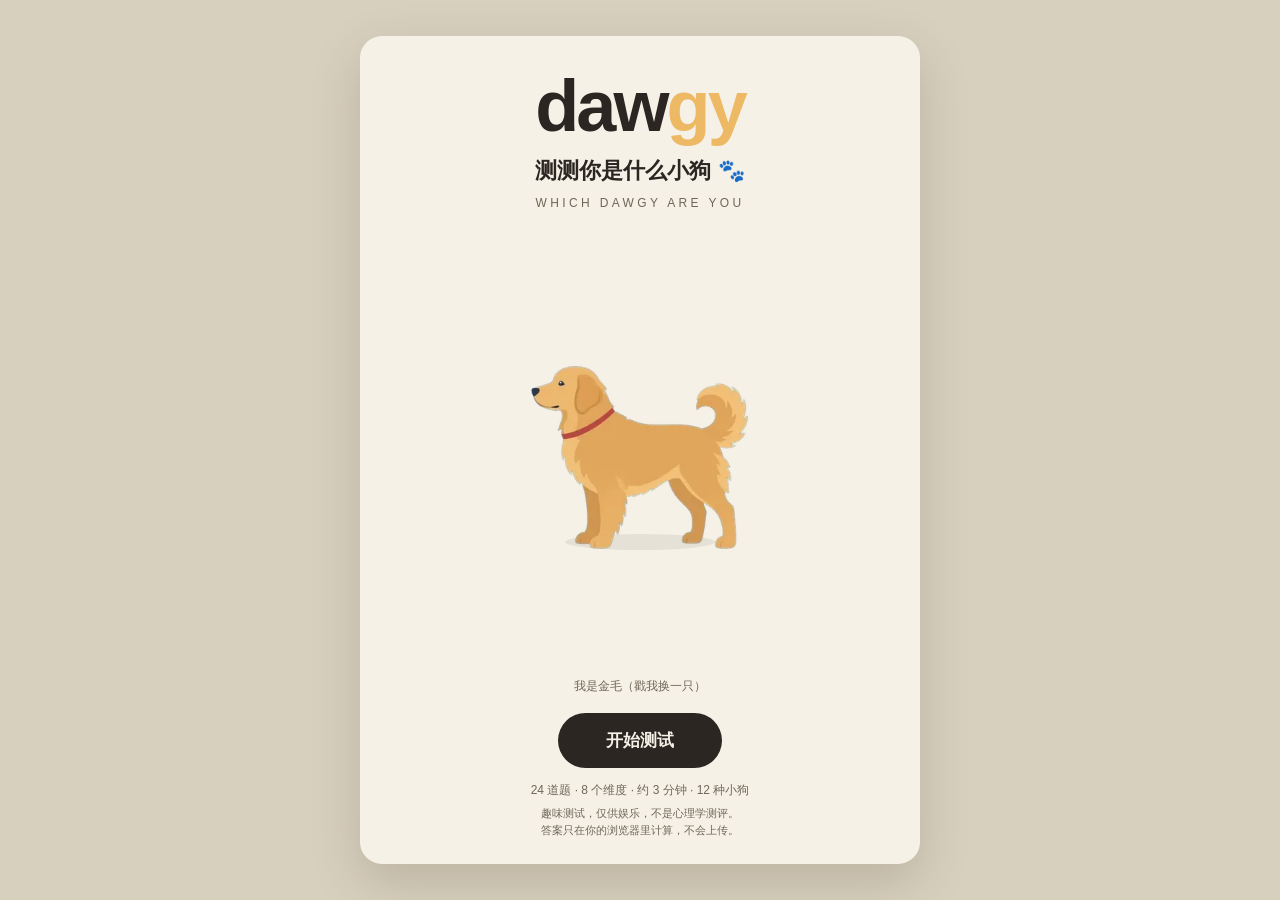
==== commit 5778facc: "Add visitor counter (已有 N 人测试过) via abacus, with tests" ====
--- a/index.html
+++ b/index.html
@@ -187,6 +187,9 @@
 .meme b{display:block;font-size:14px;color:var(--ink)}
 .meme-note{margin-top:6px;font-size:11px;color:var(--ink3)}
 
+.tested-count{margin-top:10px;font-size:12.5px;line-height:1.6;color:var(--ink3);text-align:center}
+.tested-count b{color:var(--ink2,var(--ink3));font-weight:800;font-variant-numeric:tabular-nums}
+
 @keyframes pop{0%{transform:scale(.6) rotate(-8deg);opacity:0}100%{transform:scale(1) rotate(0);opacity:1}}
 @keyframes rise{from{opacity:0;transform:translateY(12px)}to{opacity:1;transform:none}}
 @media(prefers-reduced-motion:reduce){*{animation:none!important;transition:none!important}.screen{transition:none}}
@@ -205,7 +208,8 @@
       <button type="button" class="btn" id="startBtn">开始测试</button>
       <button type="button" class="btn ghost small cover-last" id="lastBtn" hidden>查看上次结果</button>
       <div class="hint">24 道题 · 8 个维度 · 约 3 分钟 · 12 种小狗</div>
-      <div class="cover-count" id="coverCount">趣味测试，仅供娱乐，不是心理学测评。<br>纯本地运行，答案不会上传。</div>
+      <div class="cover-count" id="coverCount">趣味测试，仅供娱乐，不是心理学测评。<br>答案只在你的浏览器里计算，不会上传。</div>
+      <div class="tested-count" id="coverTested" hidden></div>
     </section>
 
     <section class="screen" id="quiz">
@@ -250,6 +254,7 @@
         <div class="meme-box"><div class="meme-title">🏷️ 你的人设标签</div><div id="memeList"></div><div class="meme-note">人设标签来自近两年抖音等平台流行的网络用语，仅作趣味文字整理，不搬运任何视频。</div></div>
         <div class="warm" id="resWarm"></div>
         <div class="disclaimer">趣味测试，仅供娱乐，非科学 / 心理学测评。<br>百分比只代表你的选项倾向，不是对你的评判。</div>
+        <div class="tested-count" id="resTested" hidden></div>
       </div>
       <div class="actions">
         <div class="action-row">
@@ -679,9 +684,35 @@
 }
 
 
+/* ---------- 「已有 N 人测试过」计数（abacus.jasoncameron.dev，免注册、允许跨域） ----------
+   只在每个浏览器第一次完成测试时 +1；看结果 / 刷新 / 再测一次都不会再加。
+   请求 4 秒超时，失败就把这一行藏起来，不影响任何其它功能。 */
+const CNT_API="https://abacus.jasoncameron.dev/",CNT_PATH="dawgy-waynepi69/tests",LS_COUNTED="dawgy:counted";
+let testedN=null;
+function renderTested(){
+  const txt=testedN>0?`已有 <b>${testedN.toLocaleString("en-US")}</b> 人测试过`:"";
+  ["#coverTested","#resTested"].forEach(s=>{const e=$(s);e.innerHTML=txt;e.hidden=!txt;});
+}
+async function cntCall(op){
+  if(!/^https?:/.test(location.protocol)||typeof fetch!=="function")return;   // 本地文件打开时不联网
+  const ac=typeof AbortController==="function"?new AbortController():null,tm=setTimeout(()=>ac&&ac.abort(),4000);
+  try{
+    const r=await Promise.race([fetch(CNT_API+op+"/"+CNT_PATH,{signal:ac&&ac.signal,cache:"no-store"}),new Promise((_,j)=>setTimeout(j,4500))]);
+    if(!r.ok)return false;const o=await r.json();
+    if(o&&Number.isFinite(o.value)){testedN=o.value;renderTested();return true;}
+  }catch(e){}finally{clearTimeout(tm);}
+  return false;
+}
+function loadTested(){cntCall("get");}
+async function countThisTest(){
+  if(store.get(LS_COUNTED))return loadTested();
+  if(await cntCall("hit"))store.set(LS_COUNTED,"1");
+}
+
 function finish(){
   const v=scoreAll(),r=rank(v);
   mine={k:r[0][0],v,s:r[1][0]};saveMine();store.del(LS_PROG);
+  countThisTest();
   go("me");
 }
 
@@ -873,6 +904,7 @@
 mine=loadMine();
 route();
 // 测试钩子
+loadTested();
 window.__dawgy={DOGS,QUIZ,DIMS,REL,KEYS,IMG,rank,scoreVec,STRETCH,makePoster,go,state:()=>({idx,answers:answers.slice(),order,mine,view})};
 
 </script>
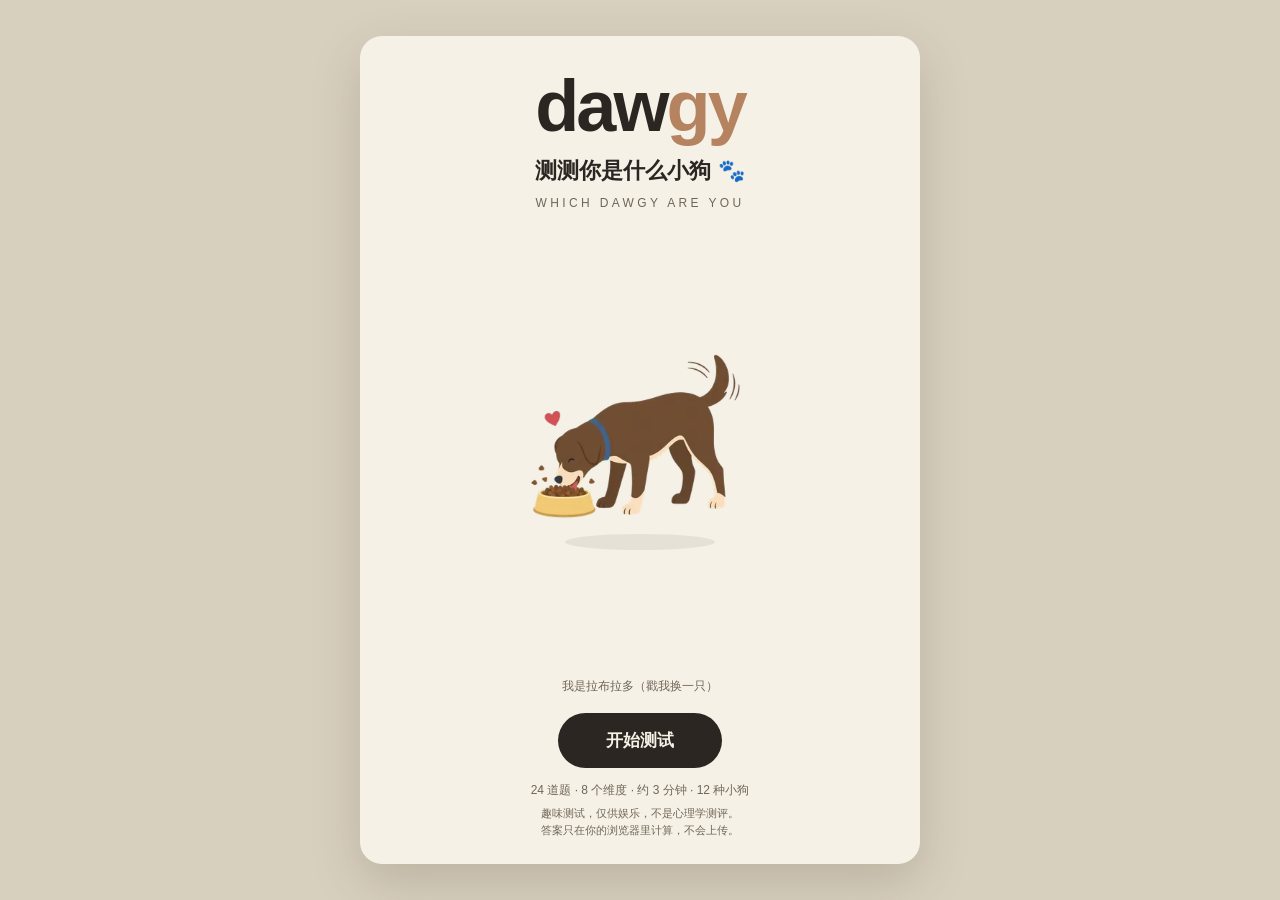
==== commit ea38f2bd: "Switch visitor counter to own Cloudflare Worker (dawgy-counter) + KV" ====
--- a/index.html
+++ b/index.html
@@ -684,10 +684,10 @@
 }
 
 
-/* ---------- 「已有 N 人测试过」计数（abacus.jasoncameron.dev，免注册、允许跨域） ----------
+/* ---------- 「已有 N 人测试过」计数（自建 Cloudflare Worker + KV，允许跨域） ----------
    只在每个浏览器第一次完成测试时 +1；看结果 / 刷新 / 再测一次都不会再加。
    请求 4 秒超时，失败就把这一行藏起来，不影响任何其它功能。 */
-const CNT_API="https://abacus.jasoncameron.dev/",CNT_PATH="dawgy-waynepi69/tests",LS_COUNTED="dawgy:counted";
+const CNT_API="https://dawgy-counter.waynepi69.workers.dev",LS_COUNTED="dawgy:counted";
 let testedN=null;
 function renderTested(){
   const txt=testedN>0?`已有 <b>${testedN.toLocaleString("en-US")}</b> 人测试过`:"";
@@ -697,9 +697,9 @@
   if(!/^https?:/.test(location.protocol)||typeof fetch!=="function")return;   // 本地文件打开时不联网
   const ac=typeof AbortController==="function"?new AbortController():null,tm=setTimeout(()=>ac&&ac.abort(),4000);
   try{
-    const r=await Promise.race([fetch(CNT_API+op+"/"+CNT_PATH,{signal:ac&&ac.signal,cache:"no-store"}),new Promise((_,j)=>setTimeout(j,4500))]);
+    const r=await Promise.race([fetch(CNT_API+(op==="hit"?"/hit":"/count"),{method:op==="hit"?"POST":"GET",signal:ac&&ac.signal,cache:"no-store"}),new Promise((_,j)=>setTimeout(j,4500))]);
     if(!r.ok)return false;const o=await r.json();
-    if(o&&Number.isFinite(o.value)){testedN=o.value;renderTested();return true;}
+    if(o&&Number.isFinite(o.count)){testedN=o.count;renderTested();return true;}
   }catch(e){}finally{clearTimeout(tm);}
   return false;
 }
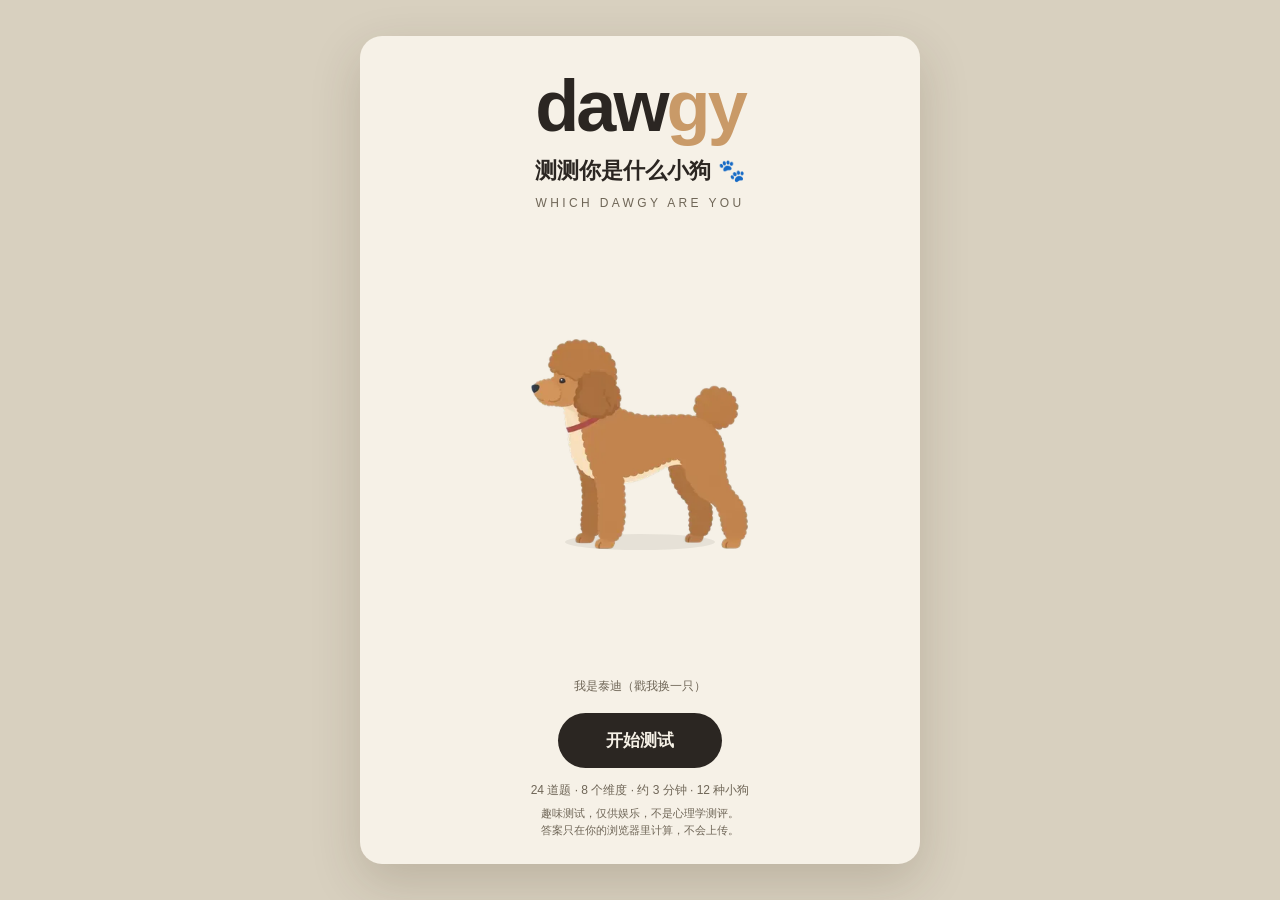
==== commit fde7e958: "结果页主图加「戳我换一个」提示，并每10秒自动换姿势" ====
--- a/index.html
+++ b/index.html
@@ -190,6 +190,10 @@
 .tested-count{margin-top:10px;font-size:12.5px;line-height:1.6;color:var(--ink3);text-align:center}
 .tested-count b{color:var(--ink2,var(--ink3));font-weight:800;font-variant-numeric:tabular-nums}
 
+.pose-hint{display:table;margin:4px auto 0;padding:3px 10px;border-radius:999px;font-size:12px;color:var(--ink3);background:rgba(0,0,0,.05);animation:poseHint 2.4s ease-in-out infinite}
+@keyframes poseHint{0%,100%{transform:translateY(0);opacity:.75}50%{transform:translateY(-2px);opacity:1}}
+@media (prefers-reduced-motion:reduce){.pose-hint{animation:none}}
+
 @keyframes pop{0%{transform:scale(.6) rotate(-8deg);opacity:0}100%{transform:scale(1) rotate(0);opacity:1}}
 @keyframes rise{from{opacity:0;transform:translateY(12px)}to{opacity:1;transform:none}}
 @media(prefers-reduced-motion:reduce){*{animation:none!important;transition:none!important}.screen{transition:none}}
@@ -233,6 +237,7 @@
         <button type="button" class="res-dog" id="resDog" aria-label="换个姿势看看"></button>
         <div class="pose-cap" id="poseCap" aria-live="polite"></div>
         <div class="pose-dots" id="poseDots" aria-hidden="true"></div>
+        <div class="pose-hint" aria-hidden="true">戳我换一个</div>
         <div class="res-label" id="resLabel">你的狗狗人格是</div>
         <h1 class="res-name" id="resName" tabindex="-1" style="margin:6px 0 0"></h1>
         <div class="res-en" id="resEn"></div>
@@ -727,13 +732,20 @@
 /* ---------- 结果页主图：3 个姿势，点一下换（默认先看第三个姿势） ---------- */
 let heroPose=2;
 function setHero(p,anim){
-  const key=view.k,b=DOGS[key];heroPose=p;view.pose=p;
+  const key=view.k,b=DOGS[key];heroPose=p;view.pose=p;heroAcc=0;
   $("#resDog").innerHTML=dogImg(key,"",b.n+"："+b.poses[p],p);
   $("#poseCap").textContent=b.poses[p];
   $("#poseDots").innerHTML=[0,1,2].map(i=>`<i class="${i===p?"on":""}"></i>`).join("");
   if(anim){const s=$("#resDog");s.classList.remove("swap");void s.offsetWidth;s.classList.add("swap");}
 }
 $("#resDog").onclick=()=>{if(view)setHero((heroPose+1)%NP,true);};
+/* 每 10 秒自动换一个姿势；页面隐藏/海报弹窗打开时暂停，离开结果页清零 */
+let heroAcc=0;
+setInterval(()=>{
+  if(!view||!screens.result||!screens.result.classList.contains("active")){heroAcc=0;return;}
+  if(document.hidden||modalOpen)return;
+  heroAcc+=500;if(heroAcc>=10000)setHero((heroPose+1)%NP,true);
+},500);
 
 /* ---------- 结果页（三种模式：我的 / 图鉴里的狗 / 朋友分享） ---------- */
 function showResult(vw){
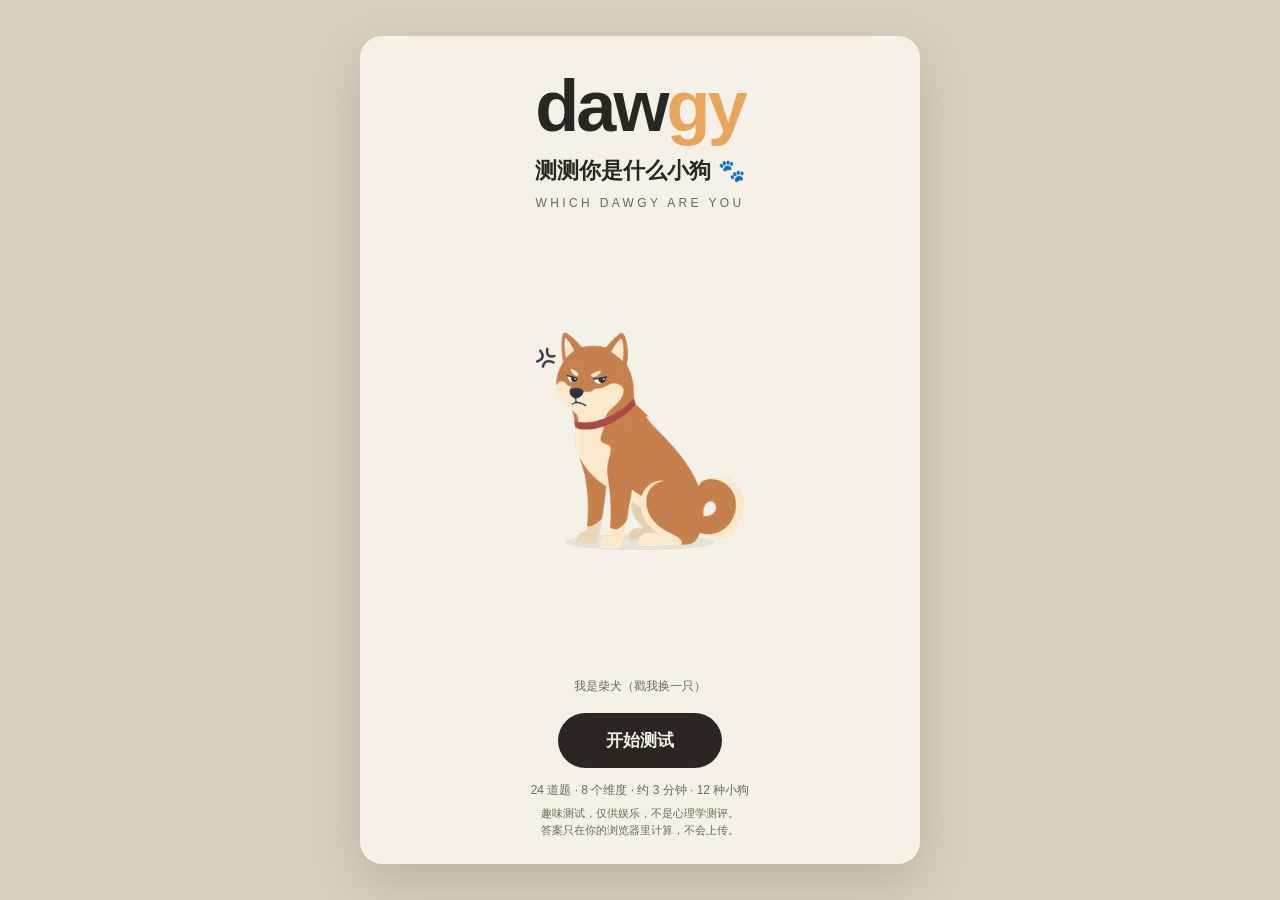
==== commit c861121b: "八维文案更新" ====
--- a/index.html
+++ b/index.html
@@ -159,7 +159,8 @@
 .dim-head b{font-size:14px;font-weight:700;color:var(--ink);flex:0 0 auto}
 .dim-head .dim-x{flex:1;font-size:12px;color:var(--ink2);min-width:0}
 .dim-head em{font-style:normal;font-size:13px;font-weight:700;color:var(--ink);flex:0 0 auto}
-.dim-ends{display:flex;justify-content:space-between;font-size:11px;color:var(--ink2);margin-top:4px}
+.dim-ends{display:flex;justify-content:space-between;gap:10px;font-size:11px;color:var(--ink2);margin-top:4px}
+.dim-ends span{min-width:0;overflow-wrap:anywhere}.dim-ends span:last-child{text-align:right}
 /* 图鉴 */
 button.g-card{appearance:none;font:inherit;color:inherit;width:100%}
 .g-card .g-name,.g-card .g-tag{display:block}
@@ -294,14 +295,14 @@
 const IMG={"husky": ["[data-uri]", "[data-uri]", "[data-uri]"], "shiba": ["[data-uri]", "[data-uri]", "[data-uri]"], "golden": ["[data-uri]", "[data-uri]", "[data-uri]"], "corgi": ["[data-uri]", "[data-uri]", "[data-uri]"], "border": ["[data-uri]", "[data-uri]", "[data-uri]"], "teddy": ["[data-uri]", "[data-uri]", "[data-uri]"], "frenchie": ["[data-uri]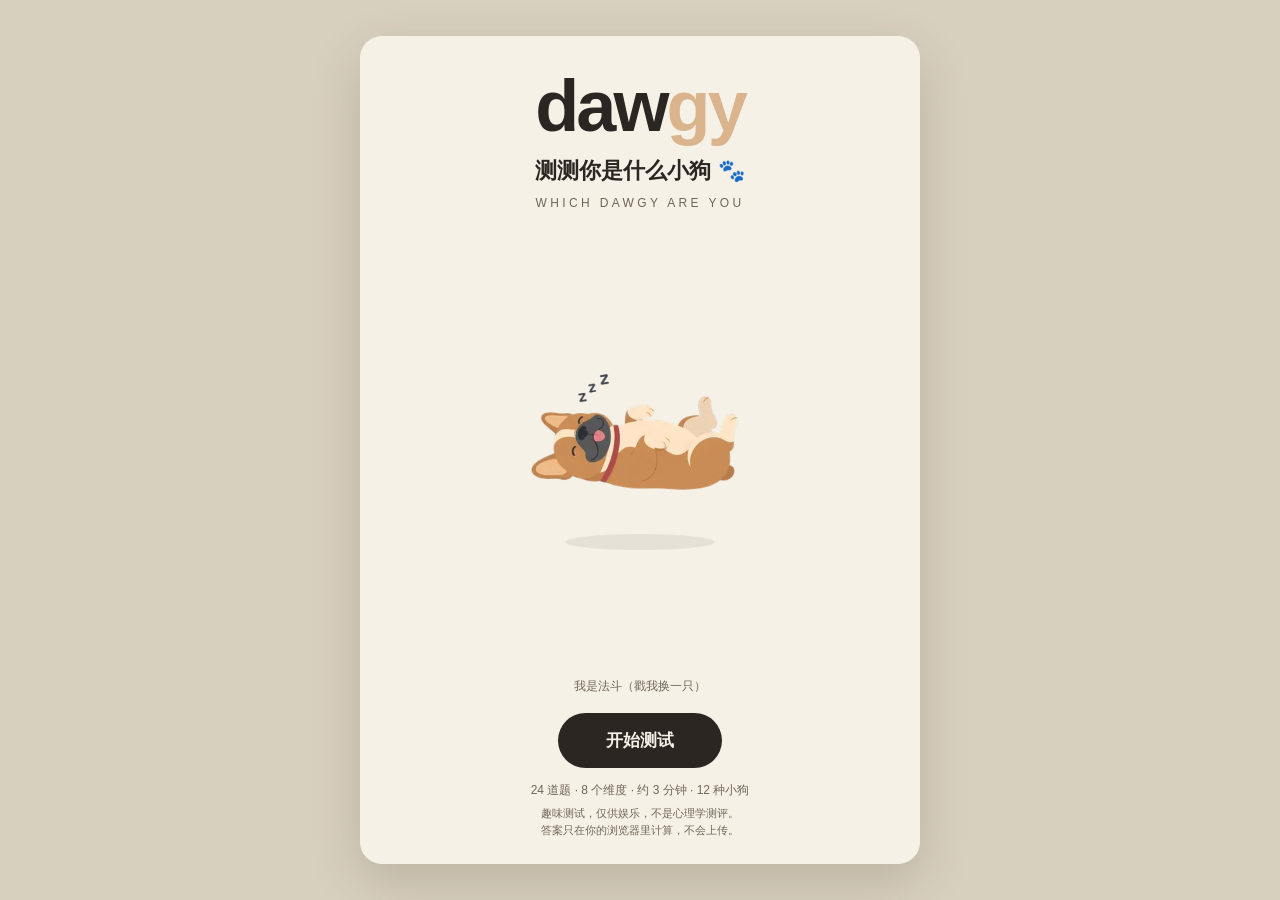
==== commit c8dcfb83: "Copy: 认生社恐小i, 低调内敛轻松绷住, 豪度值（不是" ====
--- a/index.html
+++ b/index.html
@@ -296,12 +296,12 @@
 // 8 个维度，每个维度 3 题，共 24 题；每题 4 个选项。分值：0 / .7 / 1.3 / 2，后加的选项在 .5 / 1.5 上
 const DIMS=[
  {k:"E",n:"电量",x:"体力值",lo:"省电模式",hi:"永动机"},
- {k:"S",n:"人缘",x:"e狗禁止调戏i狗：（",lo:"人生社恐小i",hi:"社牛小e"},
+ {k:"S",n:"人缘",x:"e狗禁止调戏i狗：（",lo:"认生社恐小i",hi:"社牛小e"},
  {k:"B",n:"心眼",x:"精明还是单纯",lo:"也是一只小憨憨啊",hi:"800个心眼子"},
  {k:"W",n:"主见",x:"自己拿主意还是随大流",lo:"随和听劝",hi:"小众哥"},
  {k:"C",n:"黏人度",x:"离不离得开人",lo:"一个人超酥服",hi:"每秒都要贴贴"},
  {k:"F",n:"吃货度",x:"吃吃吃",lo:"小鸟胃",hi:"我一个超级大炫：0"},
- {k:"D",n:"戏精度",x:"豪度值",lo:"低调内敛",hi:"自带舞台"},
+ {k:"D",n:"戏精度",x:"豪度值（不是",lo:"低调内敛轻松绷住",hi:"自带舞台"},
  {k:"A",n:"安全感",x:"心里稳不稳",lo:"敏感易焦虑",hi:"情绪稳定"}
 ];
 const QUIZ=[
